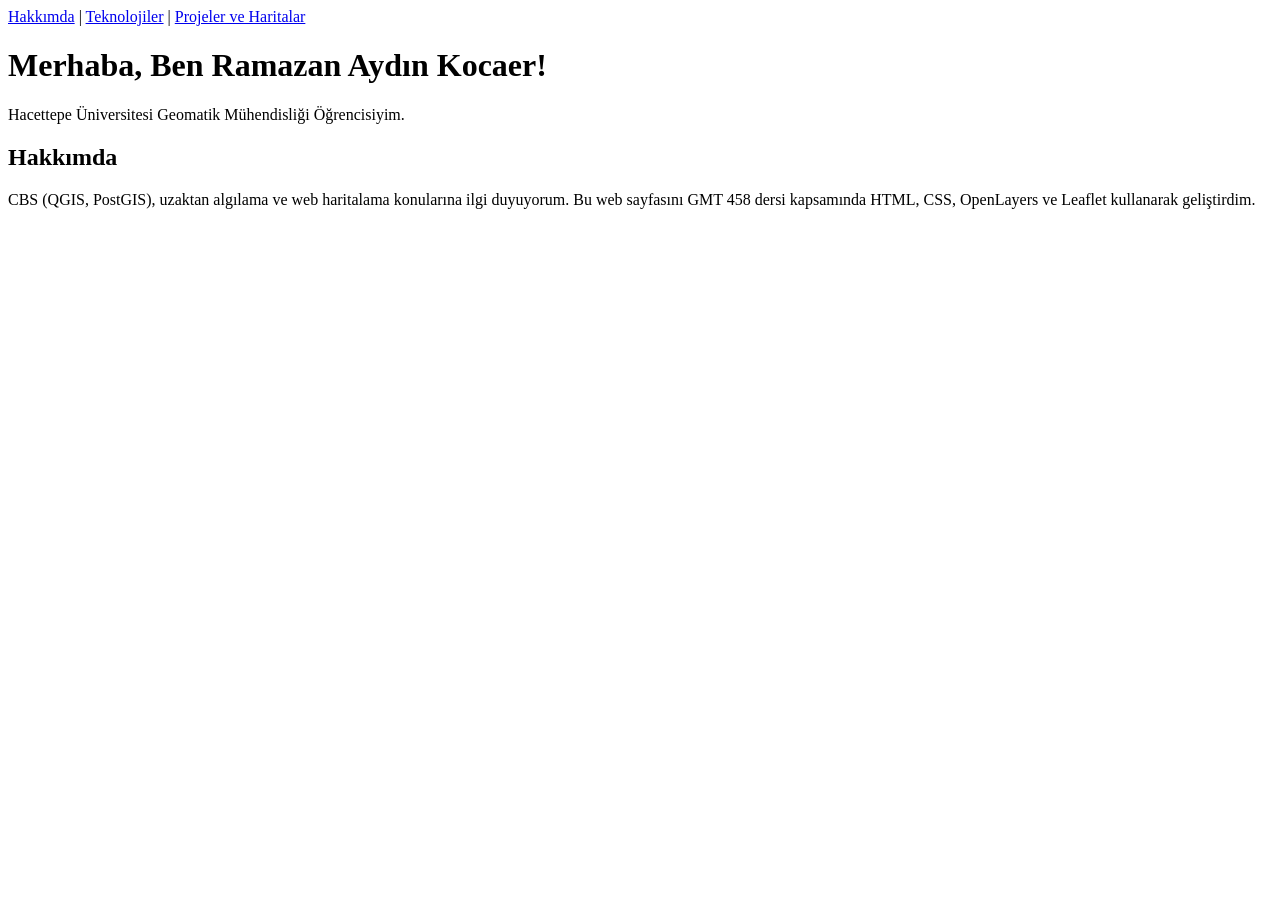
==== index.html @ 2827b8a8 "Html dosyaları oluşturdum" ====
<!DOCTYPE html>
<html lang="tr">
<head>
    <meta charset="UTF-8">
    <meta name="viewport" content="width=device-width, initial-scale=1.0">
    <title>Ramazan Aydın Kocaer - Hakkımda</title>
    <link rel="stylesheet" href="style.css">
</head>
<body>
    <nav>
        <a href="index.html">Hakkımda</a> | 
        <a href="technologies.html">Teknolojiler</a> | 
        <a href="projects.html">Projeler ve Haritalar</a>
    </nav>
    
    <header>
        <h1>Merhaba, Ben Ramazan Aydın Kocaer!</h1>
        <p>Hacettepe Üniversitesi Geomatik Mühendisliği Öğrencisiyim.</p>
    </header>
    
    <main>
        <h2>Hakkımda</h2>
        <p>CBS (QGIS, PostGIS), uzaktan algılama ve web haritalama konularına ilgi duyuyorum. Bu web sayfasını GMT 458 dersi kapsamında HTML, CSS, OpenLayers ve Leaflet kullanarak geliştirdim.</p>
    </main>
</body>
</html>
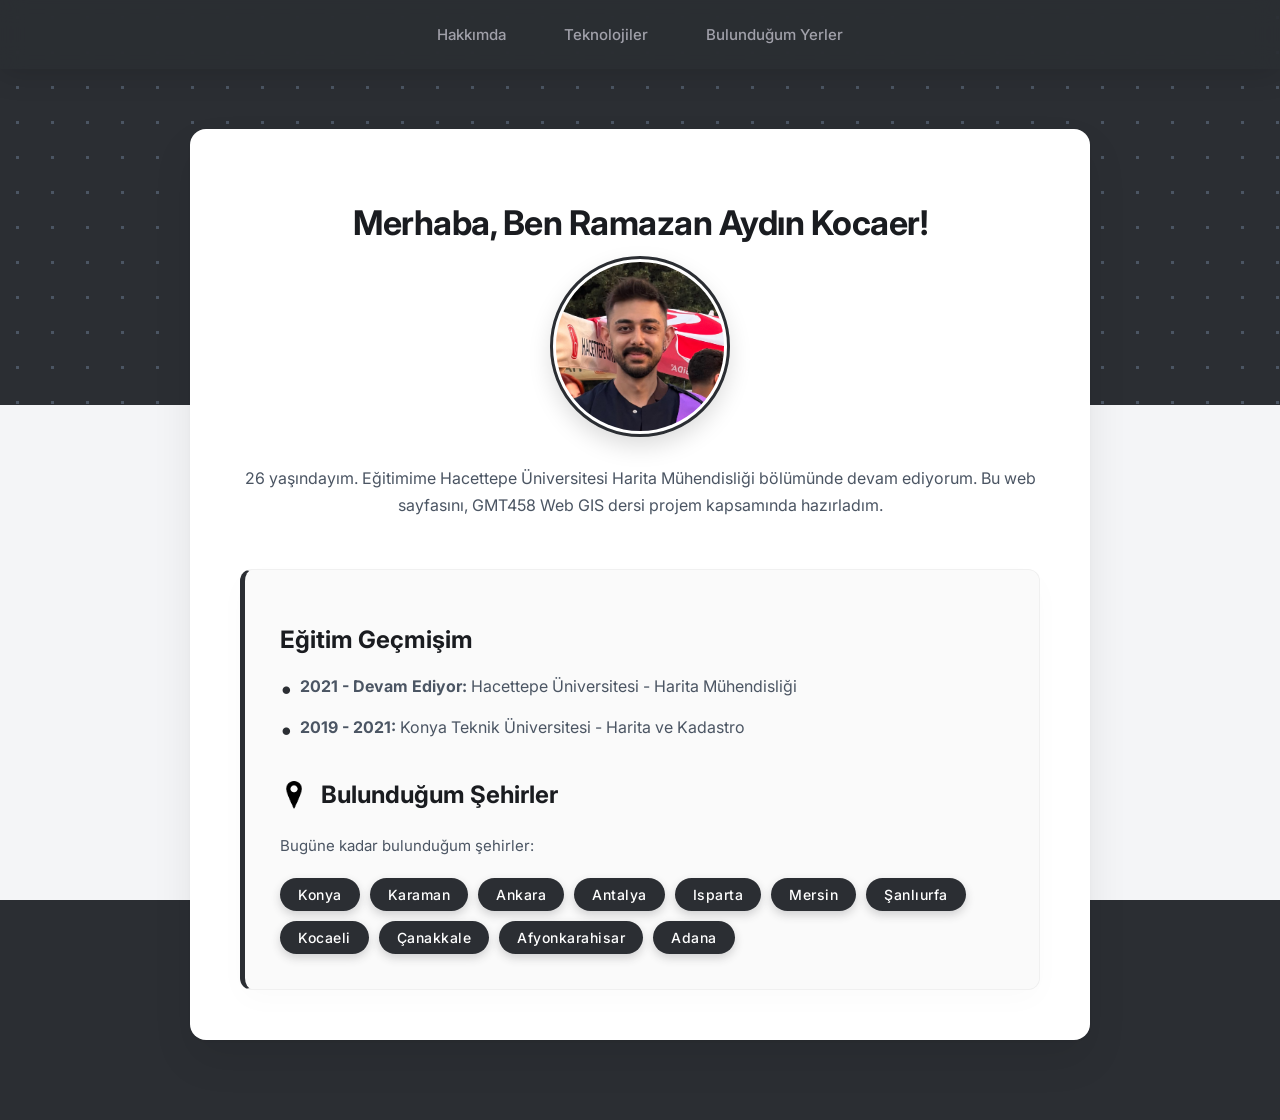
==== commit ba7b5f86: "Sayfalar düzenlendi logolar eklendi" ====
--- a/index.html
+++ b/index.html
@@ -3,24 +3,52 @@
 <head>
     <meta charset="UTF-8">
     <meta name="viewport" content="width=device-width, initial-scale=1.0">
-    <title>Ramazan Aydın Kocaer - Hakkımda</title>
+    <title>Ana Sayfa - Ramazan Aydın Kocaer</title>
     <link rel="stylesheet" href="style.css">
 </head>
 <body>
-    <nav>
-        <a href="index.html">Hakkımda</a> | 
-        <a href="technologies.html">Teknolojiler</a> | 
-        <a href="projects.html">Projeler ve Haritalar</a>
-    </nav>
-    
     <header>
-        <h1>Merhaba, Ben Ramazan Aydın Kocaer!</h1>
-        <p>Hacettepe Üniversitesi Geomatik Mühendisliği Öğrencisiyim.</p>
+        <nav>
+            <a href="index.html">Hakkımda</a>
+            <a href="technologies.html">Teknolojiler</a>
+            <a href="maps.html">Bulunduğum Yerler</a>
+        </nav>
     </header>
-    
-    <main>
-        <h2>Hakkımda</h2>
-        <p>CBS (QGIS, PostGIS), uzaktan algılama ve web haritalama konularına ilgi duyuyorum. Bu web sayfasını GMT 458 dersi kapsamında HTML, CSS, OpenLayers ve Leaflet kullanarak geliştirdim.</p>
+
+    <main class="container">
+        <h1 class="animated-title">Merhaba, Ben Ramazan Aydın Kocaer!</h1>
+        
+        <img src="images/pp.jpeg" alt="Ramazan Aydın Kocaer Profil Fotoğrafı" class="profile-pic">
+        
+        <p>26 yaşındayım. Eğitimime Hacettepe Üniversitesi Harita Mühendisliği bölümünde devam ediyorum. Bu web sayfasını, GMT458 Web GIS dersi projem kapsamında hazırladım.</p>
+        
+        <div class="info-card">
+            <h2>Eğitim Geçmişim</h2>
+            <ul class="education-list">
+                <li><strong>2021 - Devam Ediyor:</strong> Hacettepe Üniversitesi - Harita Mühendisliği</li>
+                <li><strong>2019 - 2021:</strong> Konya Teknik Üniversitesi - Harita ve Kadastro</li>
+            </ul>
+            
+            <h2>
+                <img src="images/locpin.png" alt="Konum Pini" style="width: 28px; vertical-align: middle; margin-right: 8px; padding-bottom: 4px;">
+                Bulunduğum Şehirler
+            </h2>
+            <p style="margin-bottom: 20px; font-size: 15px;">Bugüne kadar bulunduğum şehirler:</p>
+            
+            <div class="city-tags">
+                <span class="city-tag">Konya</span>
+                <span class="city-tag">Karaman</span>
+                <span class="city-tag">Ankara</span>
+                <span class="city-tag">Antalya</span>
+                <span class="city-tag">Isparta</span>
+                <span class="city-tag">Mersin</span>
+                <span class="city-tag">Şanlıurfa</span>
+                <span class="city-tag">Kocaeli</span>
+                <span class="city-tag">Çanakkale</span>
+                <span class="city-tag">Afyonkarahisar</span>
+                <span class="city-tag">Adana</span>
+            </div>
+        </div>
     </main>
 </body>
 </html>
--- a/style.css
+++ b/style.css
@@ -0,0 +1,189 @@
+@import url('https://fonts.googleapis.com/css2?family=Inter:wght@300;400;500;600;700&display=swap');
+
+body {
+    font-family: 'Inter', sans-serif;
+    margin: 0;
+    padding: 0;
+    /* Bilgisayarı hiç yormayan, saf CSS ile yapılmış statik noktalı arka plan */
+    background: 
+        linear-gradient(to bottom, transparent 0%, transparent 45vh, #f4f5f7 45vh, #f4f5f7 100%),
+        radial-gradient(#4b5563 1.5px, transparent 1.5px),
+        #2b2e33;
+    background-size: 100% 100%, 35px 35px, 100% 100%;
+    background-attachment: fixed;
+    color: #333333;
+}
+
+/* Glassmorphism (Buzlu Cam) Efektli Sabit Menü */
+header {
+    position: sticky;
+    top: 0;
+    background: rgba(43, 46, 51, 0.85);
+    backdrop-filter: blur(12px);
+    -webkit-backdrop-filter: blur(12px);
+    padding: 15px 0;
+    z-index: 1000;
+    box-shadow: 0 4px 30px rgba(0, 0, 0, 0.15);
+}
+
+nav {
+    display: flex;
+    justify-content: center;
+    gap: 10px; /* Linkler arası boşluk */
+}
+
+nav a {
+    color: #a1a1aa;
+    text-decoration: none;
+    padding: 10px 24px;
+    border-radius: 30px; /* Modern yuvarlak linkler */
+    font-weight: 500;
+    font-size: 15px;
+    transition: all 0.3s ease;
+}
+
+nav a:hover {
+    color: #ffffff;
+    background-color: rgba(255, 255, 255, 0.1); /* Üzerine gelince hafif aydınlanma */
+}
+
+/* Ana İçerik Kartı */
+.container {
+    max-width: 800px;
+    margin: 60px auto 80px auto; 
+    padding: 50px;
+    background-color: #ffffff;
+    /* Daha yumuşak ve geniş açılı bir gölge */
+    box-shadow: 0 20px 40px rgba(0,0,0,0.08), 0 1px 3px rgba(0,0,0,0.04);
+    border-radius: 16px;
+    text-align: center;
+    position: relative;
+}
+
+/* Profil Fotoğrafı Çerçevesi (Çift Çizgi ve Hover Animasyonu) */
+.profile-pic {
+    width: 13.2vw;
+    height: 13.2vw;
+    min-width: 150px;
+    min-height: 150px;
+    object-fit: cover;
+    border-radius: 50%;
+    /* Beyaz iç çerçeve ve antrasit dış sınır */
+    border: 4px solid #ffffff; 
+    outline: 3px solid #2b2e33;
+    outline-offset: -1px;
+    box-shadow: 0 10px 25px rgba(0,0,0,0.15);
+    display: block;
+    margin: 10px auto 30px auto;
+    transition: transform 0.4s cubic-bezier(0.175, 0.885, 0.32, 1.275);
+}
+
+.profile-pic:hover {
+    transform: scale(1.05); /* Fareyle üzerine gelince hafif büyür */
+}
+
+/* Başlık ve Animasyon */
+.animated-title {
+    animation: fadeInDown 1s ease-out;
+    color: #1a1c20;
+    font-size: 34px;
+    font-weight: 700;
+    letter-spacing: -0.5px;
+    margin-bottom: 15px;
+}
+
+@keyframes fadeInDown {
+    from { opacity: 0; transform: translateY(-20px); }
+    to { opacity: 1; transform: translateY(0); }
+}
+
+h1, h2, h3 { color: #1a1c20; }
+
+p {
+    line-height: 1.7;
+    color: #4b5563;
+    font-size: 16px;
+}
+
+/* Yeni Hakkımda Kartı Tasarımı */
+.info-card {
+    text-align: left;
+    margin-top: 50px;
+    padding: 35px;
+    background-color: #fafafa;
+    border-radius: 12px;
+    border: 1px solid #f0f0f0;
+    border-left: 5px solid #2b2e33;
+    box-shadow: 0 10px 30px rgba(0,0,0,0.02);
+}
+
+.education-list {
+    list-style: none;
+    padding-left: 0;
+    margin-bottom: 40px;
+}
+
+.education-list li {
+    position: relative;
+    padding-left: 20px;
+    margin-bottom: 15px;
+    line-height: 1.6;
+    color: #4b5563;
+}
+
+.education-list li::before {
+    content: "•";
+    color: #2b2e33;
+    font-size: 24px;
+    position: absolute;
+    left: 0;
+    top: -4px;
+}
+
+/* Şehir Rozetleri (Tags) Tasarımı */
+.city-tags {
+    display: flex;
+    flex-wrap: wrap;
+    gap: 10px; /* Rozetler arası boşluk */
+    margin-top: 15px;
+}
+
+.city-tag {
+    background-color: #2b2e33;
+    color: #ffffff;
+    padding: 8px 18px;
+    border-radius: 20px;
+    font-size: 14px;
+    font-weight: 500;
+    letter-spacing: 0.5px;
+    box-shadow: 0 4px 10px rgba(43, 46, 51, 0.2);
+    transition: transform 0.2s ease, background-color 0.2s ease;
+    cursor: default;
+}
+
+.city-tag:hover {
+    transform: translateY(-3px);
+    background-color: #3f444c;
+}
+
+/* Tablo Tasarımı */
+.tech-table {
+    width: 100%;
+    border-collapse: separate;
+    border-spacing: 0;
+    margin-top: 30px;
+    text-align: left;
+    border-radius: 8px;
+    overflow: hidden;
+    border: 1px solid #e5e7eb;
+}
+
+.tech-table th, .tech-table td {
+    padding: 18px;
+    border-bottom: 1px solid #e5e7eb;
+}
+
+.tech-table th {
+    background-color: #2b2e33;
+    color: #ffffff;
+    font-weight: 600;
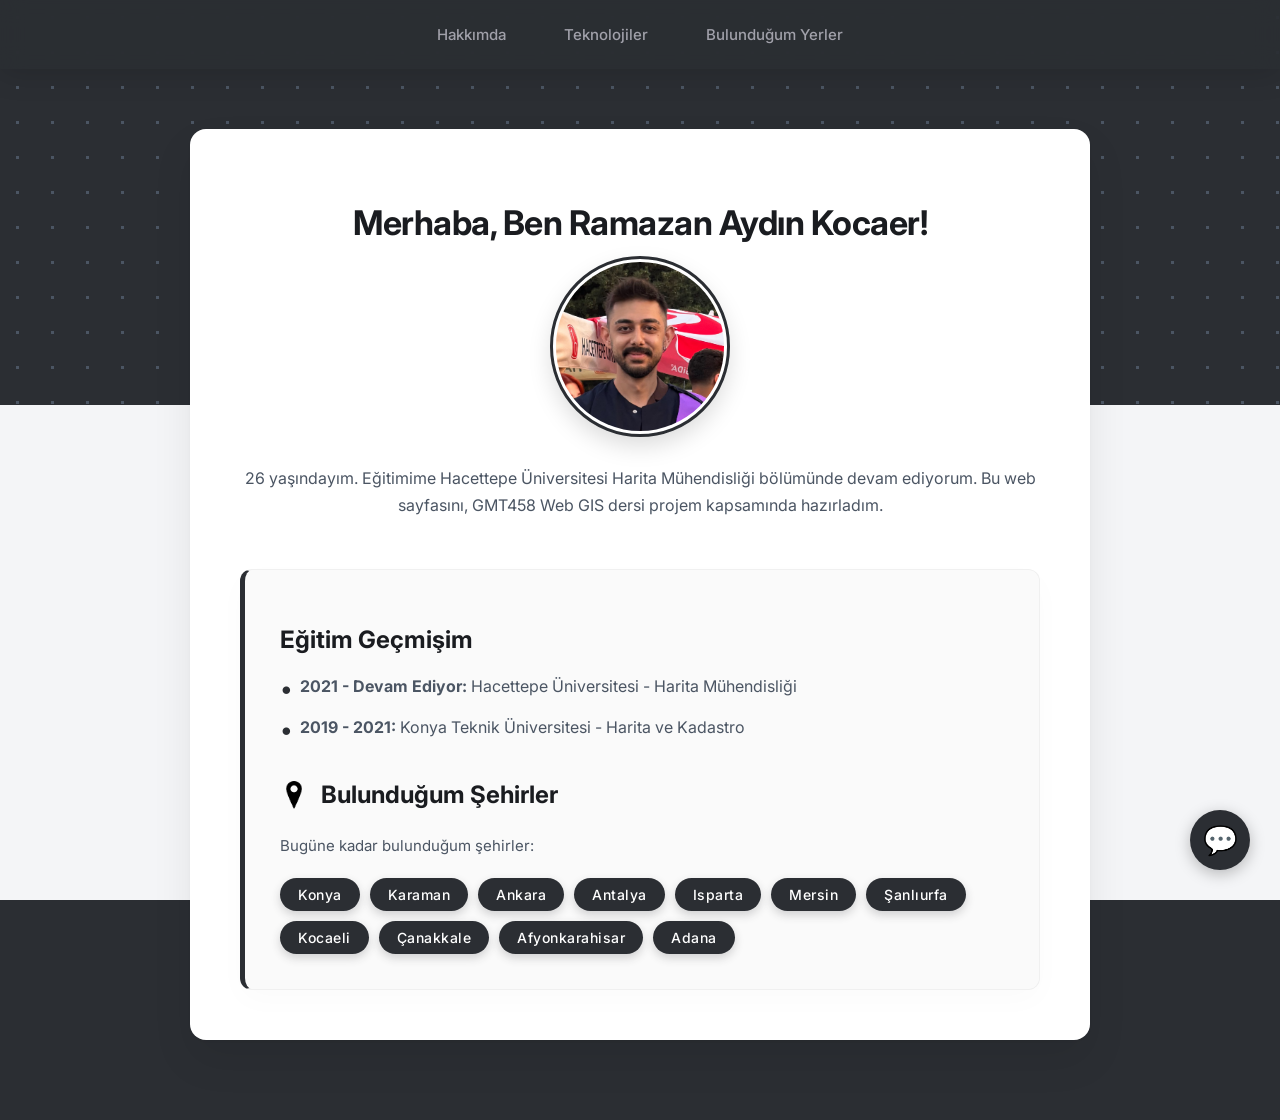
==== commit e9b1a16b: "Bana Ulaşın Pop-up eklendi ve maile bağlandı" ====
--- a/index.html
+++ b/index.html
@@ -50,5 +50,54 @@
             </div>
         </div>
     </main>
+
+    <div class="contact-widget">
+        <div class="contact-popup" id="contactPopup">
+            <h3>Bana Ulaşın <button class="close-btn" onclick="toggleContact()">×</button></h3>
+            
+
+            <form id="contactForm">
+                <input type="text" name="isim" placeholder="İsim Soyisim" required>
+                <input type="email" name="email" placeholder="E-posta Adresi" required>
+                <textarea name="mesaj" placeholder="Mesajınızı buraya yazın..." required></textarea>
+                <button type="submit">Gönder</button>
+            </form>
+
+        </div>
+
+        <button class="contact-btn" onclick="toggleContact()">💬</button>
+    </div>
+
+
+    <script>
+        function toggleContact() {
+            const popup = document.getElementById('contactPopup');
+            popup.classList.toggle('show');
+        }
+
+
+        document.getElementById('contactForm').addEventListener('submit', function(e) {
+            e.preventDefault(); 
+            
+            const form = e.target;
+            const data = new FormData(form);
+
+            fetch('https://formspree.io/f/xkjobydz', { 
+                method: 'POST',
+                body: data,
+                headers: { 'Accept': 'application/json' }
+            }).then(response => {
+                if (response.ok) {
+                    alert('Mesajınız başarıyla iletildi!');
+                    form.reset(); 
+                    toggleContact(); 
+                } else {
+                    alert('Mesaj gönderilirken bir hata oluştu.');
+                }
+            }).catch(error => {
+                alert('Bir bağlantı hatası oluştu.');
+            });
+        });
+    </script>
 </body>
 </html>
--- a/style.css
+++ b/style.css
@@ -4,7 +4,6 @@
     font-family: 'Inter', sans-serif;
     margin: 0;
     padding: 0;
-    /* Bilgisayarı hiç yormayan, saf CSS ile yapılmış statik noktalı arka plan */
     background: 
         linear-gradient(to bottom, transparent 0%, transparent 45vh, #f4f5f7 45vh, #f4f5f7 100%),
         radial-gradient(#4b5563 1.5px, transparent 1.5px),
@@ -14,7 +13,6 @@
     color: #333333;
 }
 
-/* Glassmorphism (Buzlu Cam) Efektli Sabit Menü */
 header {
     position: sticky;
     top: 0;
@@ -29,14 +27,14 @@
 nav {
     display: flex;
     justify-content: center;
-    gap: 10px; /* Linkler arası boşluk */
+    gap: 10px;
 }
 
 nav a {
     color: #a1a1aa;
     text-decoration: none;
     padding: 10px 24px;
-    border-radius: 30px; /* Modern yuvarlak linkler */
+    border-radius: 30px;
     font-weight: 500;
     font-size: 15px;
     transition: all 0.3s ease;
@@ -44,23 +42,20 @@
 
 nav a:hover {
     color: #ffffff;
-    background-color: rgba(255, 255, 255, 0.1); /* Üzerine gelince hafif aydınlanma */
-}
-
-/* Ana İçerik Kartı */
+    background-color: rgba(255, 255, 255, 0.1);
+}
+
 .container {
     max-width: 800px;
     margin: 60px auto 80px auto; 
     padding: 50px;
     background-color: #ffffff;
-    /* Daha yumuşak ve geniş açılı bir gölge */
     box-shadow: 0 20px 40px rgba(0,0,0,0.08), 0 1px 3px rgba(0,0,0,0.04);
     border-radius: 16px;
     text-align: center;
     position: relative;
 }
 
-/* Profil Fotoğrafı Çerçevesi (Çift Çizgi ve Hover Animasyonu) */
 .profile-pic {
     width: 13.2vw;
     height: 13.2vw;
@@ -68,7 +63,6 @@
     min-height: 150px;
     object-fit: cover;
     border-radius: 50%;
-    /* Beyaz iç çerçeve ve antrasit dış sınır */
     border: 4px solid #ffffff; 
     outline: 3px solid #2b2e33;
     outline-offset: -1px;
@@ -79,10 +73,9 @@
 }
 
 .profile-pic:hover {
-    transform: scale(1.05); /* Fareyle üzerine gelince hafif büyür */
-}
-
-/* Başlık ve Animasyon */
+    transform: scale(1.05);
+}
+
 .animated-title {
     animation: fadeInDown 1s ease-out;
     color: #1a1c20;
@@ -105,7 +98,6 @@
     font-size: 16px;
 }
 
-/* Yeni Hakkımda Kartı Tasarımı */
 .info-card {
     text-align: left;
     margin-top: 50px;
@@ -140,11 +132,10 @@
     top: -4px;
 }
 
-/* Şehir Rozetleri (Tags) Tasarımı */
 .city-tags {
     display: flex;
     flex-wrap: wrap;
-    gap: 10px; /* Rozetler arası boşluk */
+    gap: 10px;
     margin-top: 15px;
 }
 
@@ -166,7 +157,6 @@
     background-color: #3f444c;
 }
 
-/* Tablo Tasarımı */
 .tech-table {
     width: 100%;
     border-collapse: separate;
@@ -186,4 +176,132 @@
 .tech-table th {
     background-color: #2b2e33;
     color: #ffffff;
-    font-weight: 600;+    font-weight: 600;
+    text-transform: uppercase;
+    font-size: 13px;
+    letter-spacing: 1px;
+}
+
+.tech-table tr:last-child td { border-bottom: none; }
+.tech-table tr:hover { background-color: #f9fafb; transition: background-color 0.2s ease; }
+.tech-table img { vertical-align: middle; }
+
+/* --- BİZE ULAŞIN WIDGET TASARIMI --- */
+.contact-widget {
+    position: fixed;
+    bottom: 30px;
+    right: 30px;
+    z-index: 9999;
+}
+
+.contact-btn {
+    width: 60px;
+    height: 60px;
+    border-radius: 50%;
+    background-color: #2b2e33;
+    color: white;
+    border: none;
+    font-size: 28px;
+    cursor: pointer;
+    box-shadow: 0 4px 15px rgba(0,0,0,0.25);
+    display: flex;
+    align-items: center;
+    justify-content: center;
+    transition: transform 0.3s ease, background-color 0.3s ease;
+}
+
+.contact-btn:hover {
+    background-color: #4CAF50;
+    transform: scale(1.1);
+}
+
+.contact-popup {
+    display: none; 
+    position: absolute;
+    bottom: 80px; 
+    right: 0;
+    width: 320px;
+    background-color: #ffffff;
+    border-radius: 12px;
+    box-shadow: 0 15px 35px rgba(0,0,0,0.2);
+    padding: 25px;
+    border: 1px solid #e5e7eb;
+    border-top: 5px solid #2b2e33;
+    flex-direction: column;
+}
+
+.contact-popup.show {
+    display: flex;
+    animation: slideUpFadePopup 0.3s ease-out;
+}
+
+@keyframes slideUpFadePopup {
+    from { opacity: 0; transform: translateY(20px); }
+    to { opacity: 1; transform: translateY(0); }
+}
+
+.contact-popup h3 {
+    margin: 0 0 15px 0;
+    font-size: 18px;
+    color: #1a1c20;
+    display: flex;
+    justify-content: space-between;
+    align-items: center;
+}
+
+.close-btn {
+    background: none;
+    border: none;
+    font-size: 28px;
+    cursor: pointer;
+    color: #9ca3af;
+    line-height: 1;
+    padding: 0;
+}
+
+.close-btn:hover {
+    color: #ef4444;
+}
+
+.contact-popup input, 
+.contact-popup textarea {
+    width: 100%;
+    padding: 12px;
+    margin-bottom: 15px;
+    border: 1px solid #d1d5db;
+    border-radius: 8px;
+    box-sizing: border-box;
+    font-family: inherit;
+    font-size: 14px;
+    background-color: #f9fafb;
+    transition: border-color 0.3s;
+}
+
+.contact-popup input:focus, 
+.contact-popup textarea:focus {
+    outline: none;
+    border-color: #2b2e33;
+    background-color: #ffffff;
+}
+
+.contact-popup textarea {
+    resize: vertical;
+    min-height: 100px;
+}
+
+.contact-popup button[type="submit"] {
+    width: 100%;
+    background-color: #2b2e33;
+    color: white;
+    border: none;
+    padding: 14px;
+    border-radius: 8px;
+    font-weight: 600;
+    font-size: 15px;
+    cursor: pointer;
+    transition: background-color 0.3s;
+}
+
+.contact-popup button[type="submit"]:hover {
+    background-color: #4CAF50;
+}
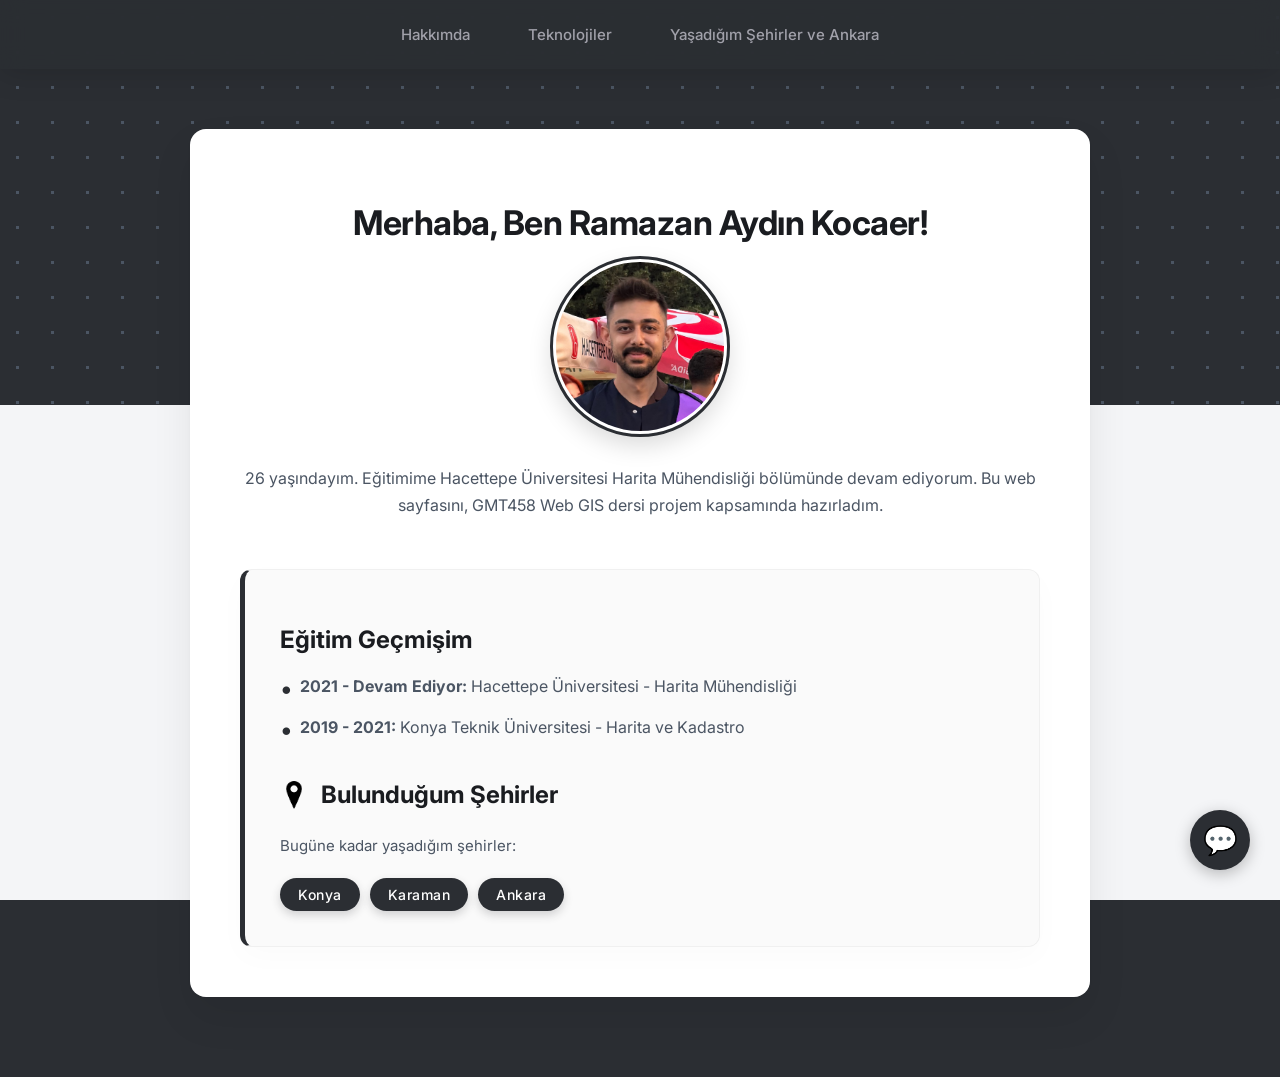
==== commit 5838e925: "Harita Güncellendi" ====
--- a/index.html
+++ b/index.html
@@ -11,7 +11,7 @@
         <nav>
             <a href="index.html">Hakkımda</a>
             <a href="technologies.html">Teknolojiler</a>
-            <a href="maps.html">Bulunduğum Yerler</a>
+            <a href="maps.html">Yaşadığım Şehirler ve Ankara</a>
         </nav>
     </header>
 
@@ -33,21 +33,13 @@
                 <img src="images/locpin.png" alt="Konum Pini" style="width: 28px; vertical-align: middle; margin-right: 8px; padding-bottom: 4px;">
                 Bulunduğum Şehirler
             </h2>
-            <p style="margin-bottom: 20px; font-size: 15px;">Bugüne kadar bulunduğum şehirler:</p>
+            <p style="margin-bottom: 20px; font-size: 15px;">Bugüne kadar yaşadığım şehirler:</p>
             
             <div class="city-tags">
                 <span class="city-tag">Konya</span>
                 <span class="city-tag">Karaman</span>
                 <span class="city-tag">Ankara</span>
-                <span class="city-tag">Antalya</span>
-                <span class="city-tag">Isparta</span>
-                <span class="city-tag">Mersin</span>
-                <span class="city-tag">Şanlıurfa</span>
-                <span class="city-tag">Kocaeli</span>
-                <span class="city-tag">Çanakkale</span>
-                <span class="city-tag">Afyonkarahisar</span>
-                <span class="city-tag">Adana</span>
-            </div>
+
         </div>
     </main>
 
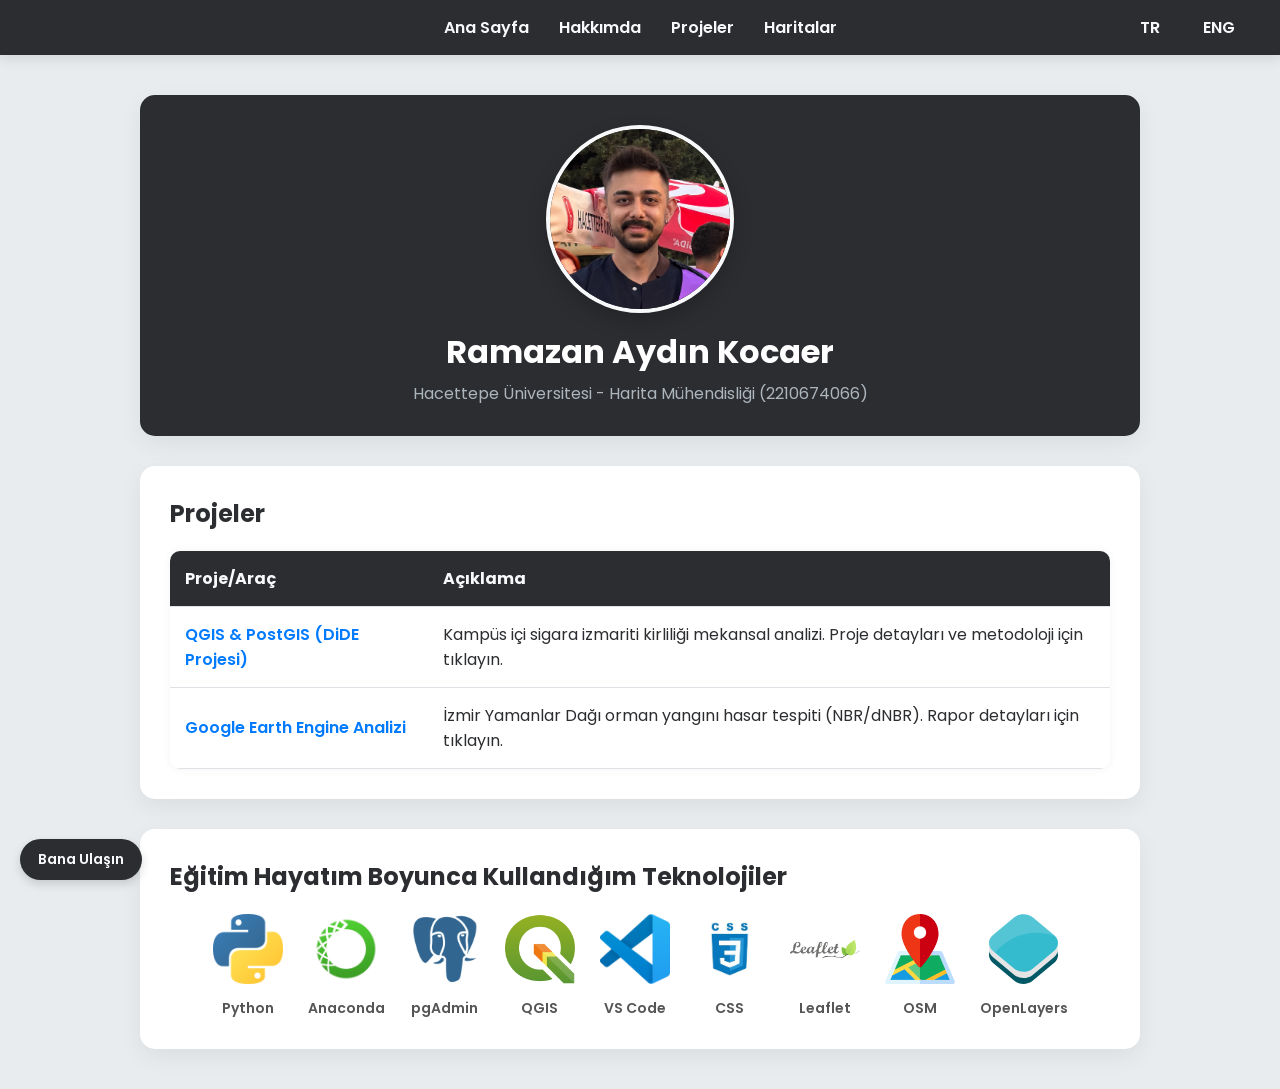
==== commit 212602ab: "Hatalar Giderildi" ====
--- a/index.html
+++ b/index.html
@@ -2,94 +2,213 @@
 <html lang="tr">
 <head>
     <meta charset="UTF-8">
-    <meta name="viewport" content="width=device-width, initial-scale=1.0">
     <title>Ana Sayfa - Ramazan Aydın Kocaer</title>
     <link rel="stylesheet" href="style.css">
+    <style>
+        .tech-container {
+            display: flex;
+            flex-wrap: wrap;
+            gap: 25px;
+            justify-content: center;
+            align-items: center;
+            margin-top: 20px;
+        }
+        .tech-item {
+            text-align: center;
+            font-size: 14px;
+            font-weight: 600;
+            color: #555;
+            transition: transform 0.3s;
+        }
+        .tech-item:hover {
+            transform: scale(1.1);
+        }
+        .tech-item img {
+            width: 70px;
+            height: 70px;
+            object-fit: contain;
+            margin-bottom: 8px;
+        }
+        .clickable-row {
+            cursor: pointer;
+            transition: background-color 0.2s ease-in-out;
+        }
+        .clickable-row:hover {
+            background-color: #e9ecef;
+        }
+        .clickable-row td:first-child {
+            color: #007bff;
+            font-weight: 600;
+            transition: color 0.2s;
+        }
+        .clickable-row:hover td:first-child {
+            color: #0056b3;
+        }
+        .lang a {
+            cursor: pointer;
+        }
+        /* Dilde yumuşak geçiş için eklendi */
+        .lang-transition {
+            transition: opacity 0.3s ease-in-out;
+            opacity: 1;
+        }
+    </style>
 </head>
 <body>
-    <header>
-        <nav>
-            <a href="index.html">Hakkımda</a>
-            <a href="technologies.html">Teknolojiler</a>
-            <a href="maps.html">Yaşadığım Şehirler ve Ankara</a>
-        </nav>
-    </header>
-
-    <main class="container">
-        <h1 class="animated-title">Merhaba, Ben Ramazan Aydın Kocaer!</h1>
-        
-        <img src="images/pp.jpeg" alt="Ramazan Aydın Kocaer Profil Fotoğrafı" class="profile-pic">
-        
-        <p>26 yaşındayım. Eğitimime Hacettepe Üniversitesi Harita Mühendisliği bölümünde devam ediyorum. Bu web sayfasını, GMT458 Web GIS dersi projem kapsamında hazırladım.</p>
-        
-        <div class="info-card">
-            <h2>Eğitim Geçmişim</h2>
-            <ul class="education-list">
-                <li><strong>2021 - Devam Ediyor:</strong> Hacettepe Üniversitesi - Harita Mühendisliği</li>
-                <li><strong>2019 - 2021:</strong> Konya Teknik Üniversitesi - Harita ve Kadastro</li>
-            </ul>
+    <nav>
+        <div class="lang">
+            <a onclick="changeLanguage('tr')">TR</a> | <a onclick="changeLanguage('en')">ENG</a>
+        </div>
+        <a href="index.html" class="lang-transition" data-i18n="nav-home">Ana Sayfa</a>
+        <a href="me.html" class="lang-transition" data-i18n="nav-about">Hakkımda</a>
+        <a href="projects.html" class="lang-transition" data-i18n="nav-projects">Projeler</a>
+        <a href="maps.html" class="lang-transition" data-i18n="nav-maps">Haritalar</a>
+    </nav>
+    
+    <div class="container fade-in">
+        <header class="card header-card">
+            <img src="img/pp.jpeg" alt="Ramazan Aydın Kocaer" class="profile-img">
+            <div>
+                <h1>Ramazan Aydın Kocaer</h1>
+                <p class="lang-transition" data-i18n="header-desc">Hacettepe Üniversitesi - Harita Mühendisliği (2210674066)</p>
+            </div>
+        </header>
+
+        <section class="card">
+            <h2 class="lang-transition" data-i18n="sec-proj-title">Projeler</h2>
+            <table>
+                <tr>
+                    <th class="lang-transition" data-i18n="th-proj">Proje/Araç</th>
+                    <th class="lang-transition" data-i18n="th-desc">Açıklama</th>
+                </tr>
+                <tr class="clickable-row" onclick="window.location.href='projects.html#dide';">
+                    <td class="lang-transition" data-i18n="proj1-title">QGIS & PostGIS (DiDE Projesi)</td>
+                    <td class="lang-transition" data-i18n="proj1-desc">Kampüs içi sigara izmariti kirliliği mekansal analizi. Proje detayları ve metodoloji için tıklayın.</td>
+                </tr>
+                <tr class="clickable-row" onclick="window.location.href='projects.html#gee';">
+                    <td class="lang-transition" data-i18n="proj2-title">Google Earth Engine Analizi</td>
+                    <td class="lang-transition" data-i18n="proj2-desc">İzmir Yamanlar Dağı orman yangını hasar tespiti (NBR/dNBR). Rapor detayları için tıklayın.</td>
+                </tr>
+            </table>
+        </section>
+
+        <section class="card">
+            <h2 class="lang-transition" data-i18n="sec-tech-title">Eğitim Hayatım Boyunca Kullandığım Teknolojiler</h2>
+            <div class="tech-container">
+                <div class="tech-item"><img src="img/python.webp" alt="Python"><div>Python</div></div>
+                <div class="tech-item"><img src="img/anaconda.jpg" alt="Anaconda"><div>Anaconda</div></div>
+                <div class="tech-item"><img src="img/pgadmin.png" alt="pgAdmin"><div>pgAdmin</div></div>
+                <div class="tech-item"><img src="img/qgis.webp" alt="QGIS"><div>QGIS</div></div>
+                <div class="tech-item"><img src="img/vscode.webp" alt="VS Code"><div>VS Code</div></div>
+                <div class="tech-item"><img src="img/css.jpg" alt="CSS"><div>CSS</div></div>
+                <div class="tech-item"><img src="img/leaflet.webp" alt="Leaflet"><div>Leaflet</div></div>
+                <div class="tech-item"><img src="img/osm.png" alt="OSM"><div>OSM</div></div>
+                <div class="tech-item"><img src="img/openlayers.svg" alt="OpenLayers"><div>OpenLayers</div></div>
+            </div>
+        </section>
+    </div>
+
+    <!-- Yüzen İletişim Butonu ve Popup -->
+    <button id="contactBtn" class="floating-btn lang-transition" data-i18n="btn-contact">Bana Ulaşın</button>
+    <div id="contactPopup" class="contact-popup-container">
+        <div class="contact-popup-header">
+            <h3 class="lang-transition" data-i18n="pop-title">Bana Ulaşın</h3>
+            <button id="closeContactBtn">&times;</button>
+        </div>
+        <form action="https://formspree.io/f/BURAYA_LINKINI_YAPISTIR" method="POST">
+            <input type="text" id="formName" name="name" class="lang-transition" placeholder="Adınız" required>
+            <input type="email" id="formEmail" name="email" class="lang-transition" placeholder="E-posta Adresiniz" required>
+            <textarea id="formMessage" name="message" class="lang-transition" rows="4" placeholder="Mesajınız" required></textarea>
+            <button type="submit" class="lang-transition" data-i18n="pop-send">Gönder</button>
+        </form>
+    </div>
+
+    <script>
+        // İletişim Formu Aç/Kapat Mantığı
+        document.getElementById('contactBtn').onclick = function() {
+            var popup = document.getElementById('contactPopup');
+            popup.style.display = (popup.style.display === 'flex') ? 'none' : 'flex';
+        }
+        document.getElementById('closeContactBtn').onclick = function() {
+            document.getElementById('contactPopup').style.display = 'none';
+        }
+
+        // Dil Çeviri Sözlüğü
+        const translations = {
+            "tr": {
+                "nav-home": "Ana Sayfa",
+                "nav-about": "Hakkımda",
+                "nav-projects": "Projeler",
+                "nav-maps": "Haritalar",
+                "header-desc": "Hacettepe Üniversitesi - Harita Mühendisliği (2210674066)",
+                "sec-proj-title": "Projeler",
+                "th-proj": "Proje/Araç",
+                "th-desc": "Açıklama",
+                "proj1-title": "QGIS & PostGIS (DiDE Projesi)",
+                "proj1-desc": "Kampüs içi sigara izmariti kirliliği mekansal analizi. Proje detayları ve metodoloji için tıklayın.",
+                "proj2-title": "Google Earth Engine Analizi",
+                "proj2-desc": "İzmir Yamanlar Dağı orman yangını hasar tespiti (NBR/dNBR). Rapor detayları için tıklayın.",
+                "sec-tech-title": "Eğitim Hayatım Boyunca Kullandığım Teknolojiler",
+                "btn-contact": "Bana Ulaşın",
+                "pop-title": "Bana Ulaşın",
+                "pop-send": "Gönder",
+                "ph-name": "Adınız",
+                "ph-email": "E-posta Adresiniz",
+                "ph-message": "Mesajınız"
+            },
+            "en": {
+                "nav-home": "Home",
+                "nav-about": "About Me",
+                "nav-projects": "Projects",
+                "nav-maps": "Maps",
+                "header-desc": "Hacettepe University - Geomatics Engineering (2210674066)",
+                "sec-proj-title": "Projects",
+                "th-proj": "Project/Tool",
+                "th-desc": "Description",
+                "proj1-title": "QGIS & PostGIS (DiDE Project)",
+                "proj1-desc": "Spatial analysis of cigarette butt pollution on campus. Click for project details and methodology.",
+                "proj2-title": "Google Earth Engine Analysis",
+                "proj2-desc": "Izmir Yamanlar Mountain forest fire damage assessment (NBR/dNBR). Click for report details.",
+                "sec-tech-title": "Technologies I Have Used Throughout My Education",
+                "btn-contact": "Contact Me",
+                "pop-title": "Contact Me",
+                "pop-send": "Send",
+                "ph-name": "Your Name",
+                "ph-email": "Your Email",
+                "ph-message": "Your Message"
+            }
+        };
+
+        // Animasyonlu Dili Değiştiren Fonksiyon
+        function changeLanguage(lang) {
+            const elements = document.querySelectorAll('.lang-transition');
             
-            <h2>
-                <img src="images/locpin.png" alt="Konum Pini" style="width: 28px; vertical-align: middle; margin-right: 8px; padding-bottom: 4px;">
-                Bulunduğum Şehirler
-            </h2>
-            <p style="margin-bottom: 20px; font-size: 15px;">Bugüne kadar yaşadığım şehirler:</p>
-            
-            <div class="city-tags">
-                <span class="city-tag">Konya</span>
-                <span class="city-tag">Karaman</span>
-                <span class="city-tag">Ankara</span>
-
-        </div>
-    </main>
-
-    <div class="contact-widget">
-        <div class="contact-popup" id="contactPopup">
-            <h3>Bana Ulaşın <button class="close-btn" onclick="toggleContact()">×</button></h3>
-            
-
-            <form id="contactForm">
-                <input type="text" name="isim" placeholder="İsim Soyisim" required>
-                <input type="email" name="email" placeholder="E-posta Adresi" required>
-                <textarea name="mesaj" placeholder="Mesajınızı buraya yazın..." required></textarea>
-                <button type="submit">Gönder</button>
-            </form>
-
-        </div>
-
-        <button class="contact-btn" onclick="toggleContact()">💬</button>
-    </div>
-
-
-    <script>
-        function toggleContact() {
-            const popup = document.getElementById('contactPopup');
-            popup.classList.toggle('show');
-        }
-
-
-        document.getElementById('contactForm').addEventListener('submit', function(e) {
-            e.preventDefault(); 
-            
-            const form = e.target;
-            const data = new FormData(form);
-
-            fetch('https://formspree.io/f/xkjobydz', { 
-                method: 'POST',
-                body: data,
-                headers: { 'Accept': 'application/json' }
-            }).then(response => {
-                if (response.ok) {
-                    alert('Mesajınız başarıyla iletildi!');
-                    form.reset(); 
-                    toggleContact(); 
-                } else {
-                    alert('Mesaj gönderilirken bir hata oluştu.');
-                }
-            }).catch(error => {
-                alert('Bir bağlantı hatası oluştu.');
+            // Tüm yazıları transparan yap
+            elements.forEach(function(el) {
+                el.style.opacity = 0;
             });
-        });
+
+            // Animasyon süresi (300ms) kadar bekleyip yazıları değiştir ve geri göster
+            setTimeout(function() {
+                // Metinleri Değiştir
+                document.querySelectorAll('[data-i18n]').forEach(function(element) {
+                    const key = element.getAttribute('data-i18n');
+                    if (translations[lang][key]) {
+                        element.innerText = translations[lang][key];
+                    }
+                });
+                
+                // Form Alanlarını (Placeholder) Değiştir
+                document.getElementById('formName').placeholder = translations[lang]['ph-name'];
+                document.getElementById('formEmail').placeholder = translations[lang]['ph-email'];
+                document.getElementById('formMessage').placeholder = translations[lang]['ph-message'];
+
+                // Yeni yazılarla birlikte opaklığı tekrar 1 yap (Geri getir)
+                elements.forEach(function(el) {
+                    el.style.opacity = 1;
+                });
+            }, 300);
+        }
     </script>
 </body>
 </html>
--- a/style.css
+++ b/style.css
@@ -1,307 +1,426 @@
-@import url('https://fonts.googleapis.com/css2?family=Inter:wght@300;400;500;600;700&display=swap');
-
+@import url('https://fonts.googleapis.com/css2?family=Poppins:wght@300;400;600&display=swap');
+
+/* ================= GENEL AYARLAR ================= */
 body {
-    font-family: 'Inter', sans-serif;
+    font-family: 'Poppins', sans-serif;
     margin: 0;
     padding: 0;
-    background: 
-        linear-gradient(to bottom, transparent 0%, transparent 45vh, #f4f5f7 45vh, #f4f5f7 100%),
-        radial-gradient(#4b5563 1.5px, transparent 1.5px),
-        #2b2e33;
-    background-size: 100% 100%, 35px 35px, 100% 100%;
-    background-attachment: fixed;
-    color: #333333;
-}
-
-header {
+    background-color: #e9ecef;
+    color: #2b2d30;
+}
+
+h1, h2, h3 { 
+    color: #2b2d30; 
+    margin-top: 0; 
+}
+
+/* ================= NAVİGASYON (MENÜ) ================= */
+nav {
+    background-color: #2b2d30;
+    padding: 15px 30px;
+    box-shadow: 0 4px 12px rgba(0,0,0,0.1);
+    display: flex;
+    justify-content: center;
+    align-items: center;
     position: sticky;
     top: 0;
-    background: rgba(43, 46, 51, 0.85);
-    backdrop-filter: blur(12px);
-    -webkit-backdrop-filter: blur(12px);
-    padding: 15px 0;
     z-index: 1000;
-    box-shadow: 0 4px 30px rgba(0, 0, 0, 0.15);
-}
-
-nav {
+}
+nav div.lang { 
+    position: absolute; 
+    right: 30px; 
+}
+nav a { 
+    text-decoration: none; 
+    color: #f8f9fa; 
+    margin: 0 15px; 
+    font-weight: 600; 
+    transition: color 0.3s; 
+}
+nav a:hover { 
+    color: #adb5bd; 
+}
+.lang a { 
+    cursor: pointer; 
+}
+
+/* ================= KARTLAR VE DÜZEN ================= */
+.container {
+    max-width: 1000px;
+    margin: 40px auto;
+    padding: 0 20px;
+    transition: transform 0.4s cubic-bezier(0.25, 0.8, 0.25, 1);
+}
+body.panel-open .container {
+    transform: translateX(-325px); /* Yan panel açıldığında haritaları sola kaydırır */
+}
+
+.card {
+    background: #ffffff;
+    border-radius: 15px;
+    padding: 30px;
+    box-shadow: 0 8px 25px rgba(0,0,0,0.06);
+    margin-bottom: 30px;
+}
+.header-card {
+    background: #2b2d30;
+    color: #f8f9fa;
     display: flex;
-    justify-content: center;
-    gap: 10px;
-}
-
-nav a {
-    color: #a1a1aa;
-    text-decoration: none;
-    padding: 10px 24px;
-    border-radius: 30px;
-    font-weight: 500;
-    font-size: 15px;
-    transition: all 0.3s ease;
-}
-
-nav a:hover {
-    color: #ffffff;
-    background-color: rgba(255, 255, 255, 0.1);
-}
-
-.container {
-    max-width: 800px;
-    margin: 60px auto 80px auto; 
-    padding: 50px;
-    background-color: #ffffff;
-    box-shadow: 0 20px 40px rgba(0,0,0,0.08), 0 1px 3px rgba(0,0,0,0.04);
-    border-radius: 16px;
+    flex-direction: column;
+    align-items: center;
     text-align: center;
-    position: relative;
-}
-
-.profile-pic {
-    width: 13.2vw;
-    height: 13.2vw;
-    min-width: 150px;
-    min-height: 150px;
+    gap: 15px;
+}
+.header-card h1, .header-card h2, .header-card h3 { 
+    color: #ffffff; 
+    margin-bottom: 5px; 
+}
+.header-card p { 
+    color: #adb5bd; 
+    margin: 0; 
+}
+
+/* ================= PROFİL (HAKKIMDA) ================= */
+.profile-wrapper { 
+    display: flex; 
+    align-items: center; 
+    gap: 30px; 
+}
+.profile-img {
+    width: 180px;
+    height: 180px;
     object-fit: cover;
     border-radius: 50%;
-    border: 4px solid #ffffff; 
-    outline: 3px solid #2b2e33;
-    outline-offset: -1px;
-    box-shadow: 0 10px 25px rgba(0,0,0,0.15);
-    display: block;
-    margin: 10px auto 30px auto;
-    transition: transform 0.4s cubic-bezier(0.175, 0.885, 0.32, 1.275);
-}
-
-.profile-pic:hover {
-    transform: scale(1.05);
-}
-
-.animated-title {
-    animation: fadeInDown 1s ease-out;
-    color: #1a1c20;
-    font-size: 34px;
-    font-weight: 700;
-    letter-spacing: -0.5px;
+    box-shadow: 0 8px 20px rgba(0,0,0,0.2);
+    border: 4px solid #f8f9fa;
+}
+
+/* ================= EĞİTİM HAYATIM ================= */
+.education-list {
+    list-style-type: none;
+    padding: 0;
+    margin: 0;
+}
+.education-list li {
+    background: #f8f9fa;
     margin-bottom: 15px;
-}
-
-@keyframes fadeInDown {
-    from { opacity: 0; transform: translateY(-20px); }
-    to { opacity: 1; transform: translateY(0); }
-}
-
-h1, h2, h3 { color: #1a1c20; }
-
-p {
-    line-height: 1.7;
-    color: #4b5563;
-    font-size: 16px;
-}
-
-.info-card {
-    text-align: left;
-    margin-top: 50px;
-    padding: 35px;
-    background-color: #fafafa;
-    border-radius: 12px;
-    border: 1px solid #f0f0f0;
-    border-left: 5px solid #2b2e33;
-    box-shadow: 0 10px 30px rgba(0,0,0,0.02);
-}
-
-.education-list {
-    list-style: none;
-    padding-left: 0;
-    margin-bottom: 40px;
-}
-
-.education-list li {
-    position: relative;
-    padding-left: 20px;
-    margin-bottom: 15px;
-    line-height: 1.6;
-    color: #4b5563;
-}
-
-.education-list li::before {
-    content: "•";
-    color: #2b2e33;
-    font-size: 24px;
-    position: absolute;
-    left: 0;
-    top: -4px;
-}
-
-.city-tags {
-    display: flex;
-    flex-wrap: wrap;
-    gap: 10px;
-    margin-top: 15px;
-}
-
-.city-tag {
-    background-color: #2b2e33;
-    color: #ffffff;
-    padding: 8px 18px;
-    border-radius: 20px;
-    font-size: 14px;
-    font-weight: 500;
-    letter-spacing: 0.5px;
-    box-shadow: 0 4px 10px rgba(43, 46, 51, 0.2);
-    transition: transform 0.2s ease, background-color 0.2s ease;
-    cursor: default;
-}
-
-.city-tag:hover {
-    transform: translateY(-3px);
-    background-color: #3f444c;
-}
-
-.tech-table {
+    padding: 20px;
+    border-radius: 10px;
+    border-left: 5px solid #2b2d30;
+    box-shadow: 0 2px 8px rgba(0,0,0,0.03);
+    transition: transform 0.2s ease-in-out;
+}
+.education-list li:hover { 
+    transform: translateX(5px); 
+}
+.edu-date { 
+    font-size: 14px; 
+    color: #6c757d; 
+    font-weight: 600; 
+    margin-bottom: 5px; 
+}
+.edu-title { 
+    font-weight: 600; 
+    font-size: 18px; 
+    color: #2b2d30; 
+    margin-bottom: 5px; 
+}
+.edu-desc { 
+    margin: 0; 
+    color: #555; 
+    font-size: 15px; 
+}
+
+/* ================= TABLO VE LİNKLER ================= */
+table {
     width: 100%;
     border-collapse: separate;
     border-spacing: 0;
-    margin-top: 30px;
-    text-align: left;
-    border-radius: 8px;
+    border-radius: 10px;
     overflow: hidden;
-    border: 1px solid #e5e7eb;
-}
-
-.tech-table th, .tech-table td {
-    padding: 18px;
-    border-bottom: 1px solid #e5e7eb;
-}
-
-.tech-table th {
-    background-color: #2b2e33;
-    color: #ffffff;
-    font-weight: 600;
-    text-transform: uppercase;
-    font-size: 13px;
-    letter-spacing: 1px;
-}
-
-.tech-table tr:last-child td { border-bottom: none; }
-.tech-table tr:hover { background-color: #f9fafb; transition: background-color 0.2s ease; }
-.tech-table img { vertical-align: middle; }
-
-/* --- BİZE ULAŞIN WIDGET TASARIMI --- */
-.contact-widget {
-    position: fixed;
-    bottom: 30px;
-    right: 30px;
-    z-index: 9999;
-}
-
-.contact-btn {
-    width: 60px;
-    height: 60px;
-    border-radius: 50%;
-    background-color: #2b2e33;
-    color: white;
-    border: none;
-    font-size: 28px;
-    cursor: pointer;
-    box-shadow: 0 4px 15px rgba(0,0,0,0.25);
+    box-shadow: 0 0 10px rgba(0,0,0,0.05);
+}
+th, td { 
+    padding: 15px; 
+    text-align: left; 
+    border-bottom: 1px solid #dee2e6; 
+}
+th { 
+    background-color: #2b2d30; 
+    color: #f8f9fa; 
+}
+td img { 
+    border-radius: 8px; 
+}
+
+.clickable-row { 
+    cursor: pointer; 
+    transition: background-color 0.2s ease-in-out; 
+}
+.clickable-row:hover { 
+    background-color: #e9ecef; 
+}
+.clickable-row td:first-child { 
+    color: #007bff; 
+    font-weight: 600; 
+    transition: color 0.2s; 
+}
+.clickable-row:hover td:first-child { 
+    color: #0056b3; 
+}
+
+/* ================= TEKNOLOJİLER ================= */
+.tech-container {
     display: flex;
+    flex-wrap: wrap;
+    gap: 25px;
+    justify-content: center;
     align-items: center;
-    justify-content: center;
-    transition: transform 0.3s ease, background-color 0.3s ease;
-}
-
-.contact-btn:hover {
-    background-color: #4CAF50;
-    transform: scale(1.1);
-}
-
-.contact-popup {
+    margin-top: 20px;
+}
+.tech-item { 
+    text-align: center; 
+    font-size: 14px; 
+    font-weight: 600; 
+    color: #555; 
+    transition: transform 0.3s; 
+}
+.tech-item:hover { 
+    transform: scale(1.1); 
+}
+.tech-item img { 
+    width: 70px; 
+    height: 70px; 
+    object-fit: contain; 
+    margin-bottom: 8px; 
+}
+
+/* ================= PROJE DETAYLARI ================= */
+.project-detail { 
+    margin-top: 15px; 
+    border-top: 1px solid #dee2e6; 
+    padding-top: 15px; 
+}
+.project-detail h3 { 
+    color: #007bff; 
+}
+.project-detail ul { 
+    padding-left: 20px; 
+    color: #555; 
+}
+.project-detail li { 
+    margin-bottom: 8px; 
+}
+
+/* ================= HARİTALAR VE BUTONLAR ================= */
+.location-buttons { 
+    display: flex; 
+    flex-wrap: wrap; 
+    gap: 10px; 
+    margin-bottom: 15px; 
+}
+.location-buttons button { 
+    background-color: #f8f9fa; 
+    color: #2b2d30; 
+    border: 1px solid #ced4da; 
+    padding: 8px 15px; 
+    border-radius: 8px; 
+    cursor: pointer; 
+    font-family: inherit; 
+    font-weight: 600; 
+    transition: all 0.2s; 
+}
+.location-buttons button:hover { 
+    background-color: #2b2d30; 
+    color: #f8f9fa; 
+}
+
+.map-layout { 
+    border-radius: 15px; 
+    overflow: hidden; 
+    box-shadow: 0 5px 15px rgba(0,0,0,0.05); 
+    border: 2px solid #fff; 
+    background: #fff; 
+}
+#ol-map { 
+    width: 100%; 
+    height: 480px; 
+}
+
+/* ================= EKRANIN SAĞINDAN ÇIKAN PANEL ================= */
+.side-panel { 
+    position: fixed; 
+    top: 10vh; 
+    right: -650px; 
+    width: 650px; 
+    height: 80vh; 
+    background-color: #ffffff; 
+    box-shadow: -10px 5px 30px rgba(0,0,0,0.15); 
+    transition: right 0.4s cubic-bezier(0.25, 0.8, 0.25, 1); 
+    z-index: 2000; 
+    overflow-y: auto; 
+    border-left: 1px solid #dee2e6; 
+    border-radius: 15px 0 0 15px; 
+}
+.side-panel.active { 
+    right: 0; 
+}
+.side-panel-content { 
+    padding: 40px; 
+    width: 650px; 
+    box-sizing: border-box; 
+}
+
+/* ---> FOTOĞRAF KESİM (CROP) VE ODAK AYARLARI <--- */
+.side-panel img { 
+    width: 100%; 
+    height: 380px; 
+    object-fit: cover; /* Fotoğrafı kutuya tam sığdırır ve fazlalıkları keser (eski şık görünüm) */
+    object-position: center; /* Varsayılan olarak tam ortadan keser */
+    border-radius: 12px; 
+    margin-bottom: 25px; 
+    box-shadow: 0 5px 15px rgba(0,0,0,0.1); 
+}
+
+/* Antalya fotoğrafı kesilirken alt tarafa (kumsala/şehre) odaklanması için */
+.side-panel img[src*="antalya"] {
+    object-position: center bottom;
+}
+
+/* Mersin (Kız Kalesi) fotoğrafı kesilirken ufuk çizgisine doğru odaklanması için */
+/* %40 değeri kalesini tam merkeze yakın bir yere alacaktır, gerekirse bu sayıyı artırıp azaltabilirsin */
+.side-panel img[src*="mersin"] {
+    object-position: center 40%;
+}
+
+.side-panel h3 { 
+    margin-top: 0; 
+    color: #2b2d30; 
+    font-size: 26px; 
+    margin-bottom: 15px; 
+}
+.side-panel p { 
+    font-size: 16px; 
+    color: #555; 
+    line-height: 1.8; 
+    margin: 0; 
+}
+.close-panel { 
+    position: absolute; 
+    top: 15px; 
+    right: 20px; 
+    cursor: pointer; 
+    color: #adb5bd; 
+    font-size: 36px; 
+    border: none; 
+    background: none; 
+    transition: color 0.2s; 
+    padding: 0; 
+    line-height: 1; 
+}
+.close-panel:hover { 
+    color: #e74c3c; 
+}
+
+/* ================= YÜZEN BANA ULAŞIN BUTONU VE POPUP (SOL ALT KÖŞE) ================= */
+.floating-btn {
+    position: fixed; 
+    bottom: 20px; 
+    left: 20px; 
+    background-color: #2b2d30; 
+    color: #f8f9fa; 
+    border: none; 
+    border-radius: 25px; 
+    padding: 10px 18px; 
+    font-size: 14px; 
+    font-weight: 600; 
+    font-family: inherit; 
+    cursor: pointer; 
+    box-shadow: 0 4px 10px rgba(0,0,0,0.15); 
+    transition: transform 0.3s, background-color 0.3s; 
+    z-index: 1000;
+}
+.floating-btn:hover { 
+    transform: scale(1.05); 
+    background-color: #495057; 
+}
+
+.contact-popup-container {
+    position: fixed; 
+    bottom: 65px; 
+    left: 20px; 
+    background: #ffffff; 
+    width: 260px; 
+    border-radius: 12px; 
+    box-shadow: 0 5px 20px rgba(0,0,0,0.15); 
+    padding: 15px; 
+    z-index: 1001; 
     display: none; 
-    position: absolute;
-    bottom: 80px; 
-    right: 0;
-    width: 320px;
-    background-color: #ffffff;
-    border-radius: 12px;
-    box-shadow: 0 15px 35px rgba(0,0,0,0.2);
-    padding: 25px;
-    border: 1px solid #e5e7eb;
-    border-top: 5px solid #2b2e33;
-    flex-direction: column;
-}
-
-.contact-popup.show {
-    display: flex;
-    animation: slideUpFadePopup 0.3s ease-out;
-}
-
-@keyframes slideUpFadePopup {
-    from { opacity: 0; transform: translateY(20px); }
-    to { opacity: 1; transform: translateY(0); }
-}
-
-.contact-popup h3 {
-    margin: 0 0 15px 0;
-    font-size: 18px;
-    color: #1a1c20;
-    display: flex;
-    justify-content: space-between;
-    align-items: center;
-}
-
-.close-btn {
-    background: none;
-    border: none;
-    font-size: 28px;
-    cursor: pointer;
-    color: #9ca3af;
+    flex-direction: column; 
+    animation: popupSlideIn 0.3s ease-out;
+}
+@keyframes popupSlideIn { 
+    from { opacity: 0; transform: translateY(15px); } 
+    to { opacity: 1; transform: translateY(0); } 
+}
+
+.contact-popup-header { 
+    display: flex; 
+    justify-content: space-between; 
+    align-items: center; 
+    margin-bottom: 10px; 
+}
+.contact-popup-header h3 { 
+    margin: 0; 
+    font-size: 15px; 
+    color: #2b2d30; 
+}
+.contact-popup-header button { 
+    background: none; 
+    border: none; 
+    font-size: 20px; 
+    cursor: pointer; 
+    color: #6c757d; 
+    padding: 0; 
     line-height: 1;
-    padding: 0;
-}
-
-.close-btn:hover {
-    color: #ef4444;
-}
-
-.contact-popup input, 
-.contact-popup textarea {
-    width: 100%;
-    padding: 12px;
-    margin-bottom: 15px;
-    border: 1px solid #d1d5db;
-    border-radius: 8px;
-    box-sizing: border-box;
-    font-family: inherit;
-    font-size: 14px;
-    background-color: #f9fafb;
-    transition: border-color 0.3s;
-}
-
-.contact-popup input:focus, 
-.contact-popup textarea:focus {
-    outline: none;
-    border-color: #2b2e33;
-    background-color: #ffffff;
-}
-
-.contact-popup textarea {
-    resize: vertical;
-    min-height: 100px;
-}
-
-.contact-popup button[type="submit"] {
-    width: 100%;
-    background-color: #2b2e33;
-    color: white;
-    border: none;
-    padding: 14px;
-    border-radius: 8px;
-    font-weight: 600;
-    font-size: 15px;
-    cursor: pointer;
-    transition: background-color 0.3s;
-}
-
-.contact-popup button[type="submit"]:hover {
-    background-color: #4CAF50;
+}
+.contact-popup-container input, .contact-popup-container textarea { 
+    width: 100%; 
+    padding: 8px 10px; 
+    margin-bottom: 10px; 
+    border: 1px solid #ced4da; 
+    border-radius: 6px; 
+    box-sizing: border-box; 
+    font-family: inherit; 
+    font-size: 13px; 
+    background-color: #f8f9fa; 
+    color: #2b2d30; 
+}
+.contact-popup-container button[type="submit"] { 
+    width: 100%; 
+    background-color: #2b2d30; 
+    color: white; 
+    border: none; 
+    padding: 10px; 
+    border-radius: 6px; 
+    cursor: pointer; 
+    font-weight: 600; 
+    font-size: 13px; 
+    transition: background 0.3s; 
+}
+.contact-popup-container button[type="submit"]:hover { 
+    background-color: #495057; 
+}
+
+/* ================= ANİMASYONLAR ================= */
+.fade-in { 
+    animation: fadeIn 1s ease-in-out; 
+}
+@keyframes fadeIn { 
+    from { opacity: 0; transform: translateY(10px); } 
+    to { opacity: 1; transform: translateY(0); } 
+}
+.lang-transition { 
+    transition: opacity 0.3s ease-in-out; 
+    opacity: 1; 
 }
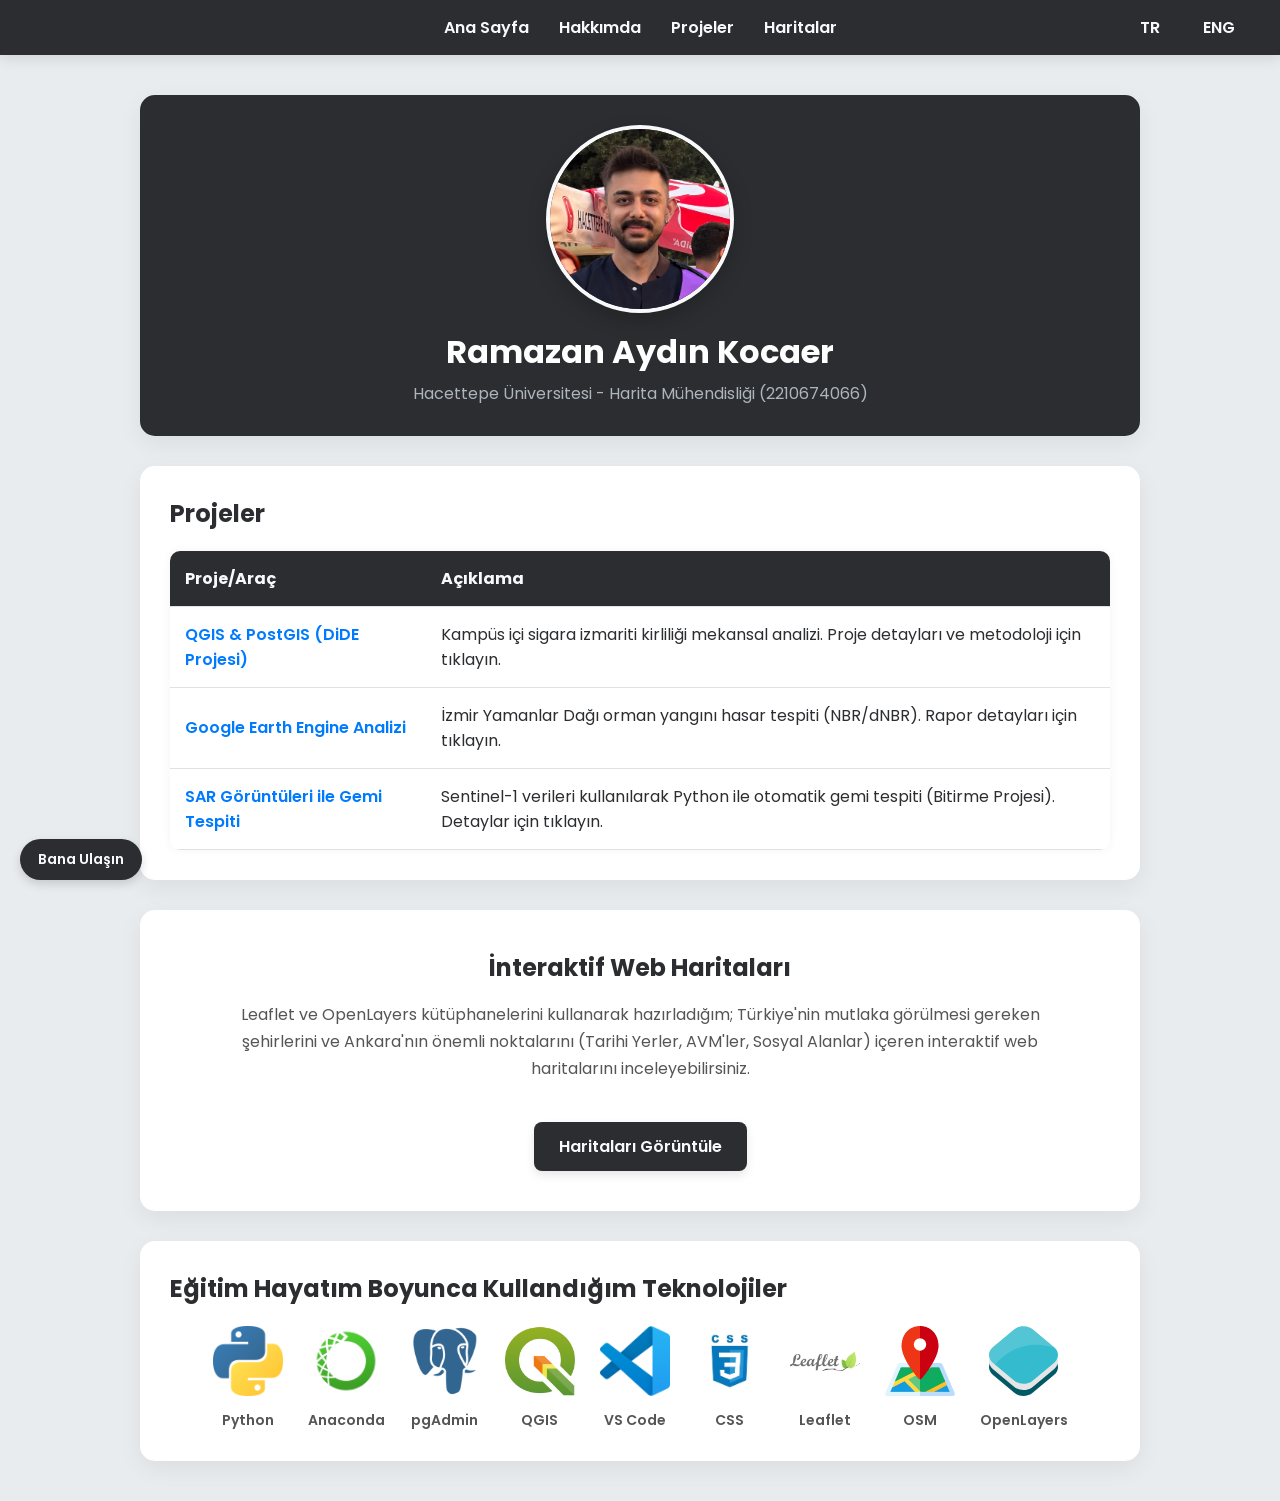
==== commit 915dcbd8: "Kümeleme eklendi ve dil seçeneği hatası giderildi" ====
--- a/index.html
+++ b/index.html
@@ -5,52 +5,23 @@
     <title>Ana Sayfa - Ramazan Aydın Kocaer</title>
     <link rel="stylesheet" href="style.css">
     <style>
-        .tech-container {
-            display: flex;
-            flex-wrap: wrap;
-            gap: 25px;
-            justify-content: center;
-            align-items: center;
-            margin-top: 20px;
-        }
-        .tech-item {
-            text-align: center;
-            font-size: 14px;
+
+        .btn-primary {
+            display: inline-block;
+            background-color: #2b2d30;
+            color: #f8f9fa;
+            padding: 12px 25px;
+            border-radius: 8px;
+            text-decoration: none;
             font-weight: 600;
-            color: #555;
-            transition: transform 0.3s;
-        }
-        .tech-item:hover {
-            transform: scale(1.1);
-        }
-        .tech-item img {
-            width: 70px;
-            height: 70px;
-            object-fit: contain;
-            margin-bottom: 8px;
-        }
-        .clickable-row {
-            cursor: pointer;
-            transition: background-color 0.2s ease-in-out;
-        }
-        .clickable-row:hover {
-            background-color: #e9ecef;
-        }
-        .clickable-row td:first-child {
-            color: #007bff;
-            font-weight: 600;
-            transition: color 0.2s;
-        }
-        .clickable-row:hover td:first-child {
-            color: #0056b3;
-        }
-        .lang a {
-            cursor: pointer;
-        }
-        /* Dilde yumuşak geçiş için eklendi */
-        .lang-transition {
-            transition: opacity 0.3s ease-in-out;
-            opacity: 1;
+            transition: background-color 0.3s, transform 0.2s;
+            margin-top: 15px;
+            box-shadow: 0 4px 10px rgba(0,0,0,0.1);
+        }
+        .btn-primary:hover {
+            background-color: #495057;
+            transform: translateY(-2px);
+            color: #ffffff;
         }
     </style>
 </head>
@@ -66,6 +37,7 @@
     </nav>
     
     <div class="container fade-in">
+
         <header class="card header-card">
             <img src="img/pp.jpeg" alt="Ramazan Aydın Kocaer" class="profile-img">
             <div>
@@ -74,6 +46,7 @@
             </div>
         </header>
 
+
         <section class="card">
             <h2 class="lang-transition" data-i18n="sec-proj-title">Projeler</h2>
             <table>
@@ -89,7 +62,20 @@
                     <td class="lang-transition" data-i18n="proj2-title">Google Earth Engine Analizi</td>
                     <td class="lang-transition" data-i18n="proj2-desc">İzmir Yamanlar Dağı orman yangını hasar tespiti (NBR/dNBR). Rapor detayları için tıklayın.</td>
                 </tr>
+                <tr class="clickable-row" onclick="window.location.href='projects.html#sar';">
+                    <td class="lang-transition" data-i18n="proj3-title">SAR Görüntüleri ile Gemi Tespiti</td>
+                    <td class="lang-transition" data-i18n="proj3-desc">Sentinel-1 verileri kullanılarak Python ile otomatik gemi tespiti (Bitirme Projesi). Detaylar için tıklayın.</td>
+                </tr>
             </table>
+        </section>
+
+
+        <section class="card" style="text-align: center; padding: 40px 30px;">
+            <h2 class="lang-transition" data-i18n="sec-maps-title" style="margin-bottom: 15px;">İnteraktif Web Haritaları</h2>
+            <p class="lang-transition" data-i18n="sec-maps-desc" style="color: #555; line-height: 1.7; margin-bottom: 25px; max-width: 800px; margin-left: auto; margin-right: auto;">
+                Leaflet ve OpenLayers kütüphanelerini kullanarak hazırladığım; Türkiye'nin mutlaka görülmesi gereken şehirlerini ve Ankara'nın önemli noktalarını (Tarihi Yerler, AVM'ler, Sosyal Alanlar) içeren interaktif web haritalarını inceleyebilirsiniz.
+            </p>
+            <a href="maps.html" class="btn-primary lang-transition" data-i18n="btn-go-maps">Haritaları Görüntüle</a>
         </section>
 
         <section class="card">
@@ -108,32 +94,100 @@
         </section>
     </div>
 
-    <!-- Yüzen İletişim Butonu ve Popup -->
+
     <button id="contactBtn" class="floating-btn lang-transition" data-i18n="btn-contact">Bana Ulaşın</button>
     <div id="contactPopup" class="contact-popup-container">
         <div class="contact-popup-header">
             <h3 class="lang-transition" data-i18n="pop-title">Bana Ulaşın</h3>
             <button id="closeContactBtn">&times;</button>
         </div>
-        <form action="https://formspree.io/f/BURAYA_LINKINI_YAPISTIR" method="POST">
+        
+
+        <form id="contactForm" action="https://formspree.io/f/xkjobydz" method="POST">
             <input type="text" id="formName" name="name" class="lang-transition" placeholder="Adınız" required>
             <input type="email" id="formEmail" name="email" class="lang-transition" placeholder="E-posta Adresiniz" required>
             <textarea id="formMessage" name="message" class="lang-transition" rows="4" placeholder="Mesajınız" required></textarea>
             <button type="submit" class="lang-transition" data-i18n="pop-send">Gönder</button>
         </form>
+
+        <div id="statusMessage" style="display: none; text-align: center; padding: 20px 0; font-weight: 600; font-size: 14px;"></div>
     </div>
 
     <script>
-        // İletişim Formu Aç/Kapat Mantığı
-        document.getElementById('contactBtn').onclick = function() {
+
+
+        document.getElementById('contactBtn').onclick = () => {
             var popup = document.getElementById('contactPopup');
             popup.style.display = (popup.style.display === 'flex') ? 'none' : 'flex';
         }
-        document.getElementById('closeContactBtn').onclick = function() {
+
+
+        document.getElementById('closeContactBtn').onclick = () => {
             document.getElementById('contactPopup').style.display = 'none';
-        }
-
-        // Dil Çeviri Sözlüğü
+         
+            var form = document.getElementById('contactForm');
+            var statusMsg = document.getElementById('statusMessage');
+            if(form) {
+                form.style.display = 'block';
+                form.reset();
+            }
+            if(statusMsg) statusMsg.style.display = 'none';
+        }
+
+
+        var contactForm = document.getElementById('contactForm');
+        var statusMessage = document.getElementById('statusMessage');
+
+        if (contactForm) {
+            contactForm.addEventListener('submit', function(e) {
+                e.preventDefault(); 
+                
+                var data = new FormData(contactForm);
+                fetch(contactForm.action, {
+                    method: contactForm.method,
+                    body: data,
+                    headers: { 'Accept': 'application/json' }
+                }).then(response => {
+                    if (response.ok) {
+                    
+                        contactForm.style.display = 'none';
+                        statusMessage.style.display = 'block';
+                        statusMessage.style.color = '#28a745'; 
+                        statusMessage.innerText = (typeof currentLang !== 'undefined' && currentLang === 'en') ? "Message sent successfully!" : "Mesajınız başarıyla gönderildi!";
+                        contactForm.reset(); 
+                        
+            
+                        setTimeout(() => {
+                            document.getElementById('contactPopup').style.display = 'none';
+                            contactForm.style.display = 'block';
+                            statusMessage.style.display = 'none';
+                        }, 3000);
+
+                    } else {
+            
+                        contactForm.style.display = 'none';
+                        statusMessage.style.display = 'block';
+                        statusMessage.style.color = '#dc3545'; 
+                        statusMessage.innerText = (typeof currentLang !== 'undefined' && currentLang === 'en') ? "An error occurred, please try again." : "Bir hata oluştu, lütfen tekrar deneyin.";
+                        
+                        setTimeout(() => {
+                            contactForm.style.display = 'block';
+                            statusMessage.style.display = 'none';
+                        }, 3000);
+                    }
+                }).catch(error => {
+                    contactForm.style.display = 'none';
+                    statusMessage.style.display = 'block';
+                    statusMessage.style.color = '#dc3545';
+                    statusMessage.innerText = (typeof currentLang !== 'undefined' && currentLang === 'en') ? "A connection error occurred." : "Bir bağlantı hatası oluştu.";
+                    
+                    setTimeout(() => {
+                        contactForm.style.display = 'block';
+                        statusMessage.style.display = 'none';
+                    }, 3000);
+                });
+            });
+        }
         const translations = {
             "tr": {
                 "nav-home": "Ana Sayfa",
@@ -141,6 +195,7 @@
                 "nav-projects": "Projeler",
                 "nav-maps": "Haritalar",
                 "header-desc": "Hacettepe Üniversitesi - Harita Mühendisliği (2210674066)",
+                
                 "sec-proj-title": "Projeler",
                 "th-proj": "Proje/Araç",
                 "th-desc": "Açıklama",
@@ -148,6 +203,13 @@
                 "proj1-desc": "Kampüs içi sigara izmariti kirliliği mekansal analizi. Proje detayları ve metodoloji için tıklayın.",
                 "proj2-title": "Google Earth Engine Analizi",
                 "proj2-desc": "İzmir Yamanlar Dağı orman yangını hasar tespiti (NBR/dNBR). Rapor detayları için tıklayın.",
+                "proj3-title": "SAR Görüntüleri ile Gemi Tespiti",
+                "proj3-desc": "Sentinel-1 verileri kullanılarak Python ile otomatik gemi tespiti (Bitirme Projesi). Detaylar için tıklayın.",
+                
+                "sec-maps-title": "İnteraktif Web Haritaları",
+                "sec-maps-desc": "Leaflet ve OpenLayers kütüphanelerini kullanarak hazırladığım; Türkiye'nin mutlaka görülmesi gereken şehirlerini ve Ankara'nın önemli noktalarını (Tarihi Yerler, AVM'ler, Sosyal Alanlar) içeren interaktif web haritalarını inceleyebilirsiniz.",
+                "btn-go-maps": "Haritaları Görüntüle",
+
                 "sec-tech-title": "Eğitim Hayatım Boyunca Kullandığım Teknolojiler",
                 "btn-contact": "Bana Ulaşın",
                 "pop-title": "Bana Ulaşın",
@@ -162,6 +224,7 @@
                 "nav-projects": "Projects",
                 "nav-maps": "Maps",
                 "header-desc": "Hacettepe University - Geomatics Engineering (2210674066)",
+                
                 "sec-proj-title": "Projects",
                 "th-proj": "Project/Tool",
                 "th-desc": "Description",
@@ -169,6 +232,13 @@
                 "proj1-desc": "Spatial analysis of cigarette butt pollution on campus. Click for project details and methodology.",
                 "proj2-title": "Google Earth Engine Analysis",
                 "proj2-desc": "Izmir Yamanlar Mountain forest fire damage assessment (NBR/dNBR). Click for report details.",
+                "proj3-title": "Ship Detection with SAR Imagery",
+                "proj3-desc": "Automated ship detection with Python using Sentinel-1 data (Graduation Project). Click for details.",
+                
+                "sec-maps-title": "Interactive Web Maps",
+                "sec-maps-desc": "You can explore the interactive web maps I prepared using Leaflet and OpenLayers libraries, featuring Turkey's must-see cities and important spots in Ankara (Historical Places, Shopping Malls, Social Areas).",
+                "btn-go-maps": "View Maps",
+
                 "sec-tech-title": "Technologies I Have Used Throughout My Education",
                 "btn-contact": "Contact Me",
                 "pop-title": "Contact Me",
@@ -179,36 +249,49 @@
             }
         };
 
-        // Animasyonlu Dili Değiştiren Fonksiyon
+
+    
+        let currentLang = localStorage.getItem('selectedLang') || 'tr';
+
+       
         function changeLanguage(lang) {
+            currentLang = lang;
+            localStorage.setItem('selectedLang', lang); 
+
             const elements = document.querySelectorAll('.lang-transition');
             
-            // Tüm yazıları transparan yap
             elements.forEach(function(el) {
                 el.style.opacity = 0;
             });
 
-            // Animasyon süresi (300ms) kadar bekleyip yazıları değiştir ve geri göster
             setTimeout(function() {
-                // Metinleri Değiştir
                 document.querySelectorAll('[data-i18n]').forEach(function(element) {
                     const key = element.getAttribute('data-i18n');
-                    if (translations[lang][key]) {
+                    if (translations[lang] && translations[lang][key]) {
                         element.innerText = translations[lang][key];
                     }
                 });
                 
-                // Form Alanlarını (Placeholder) Değiştir
-                document.getElementById('formName').placeholder = translations[lang]['ph-name'];
-                document.getElementById('formEmail').placeholder = translations[lang]['ph-email'];
-                document.getElementById('formMessage').placeholder = translations[lang]['ph-message'];
-
-                // Yeni yazılarla birlikte opaklığı tekrar 1 yap (Geri getir)
+                
+                var formName = document.getElementById('formName');
+                var formEmail = document.getElementById('formEmail');
+                var formMessage = document.getElementById('formMessage');
+                
+                if(formName && translations[lang] && translations[lang]['ph-name']) formName.placeholder = translations[lang]['ph-name'];
+                if(formEmail && translations[lang] && translations[lang]['ph-email']) formEmail.placeholder = translations[lang]['ph-email'];
+                if(formMessage && translations[lang] && translations[lang]['ph-message']) formMessage.placeholder = translations[lang]['ph-message'];
+
                 elements.forEach(function(el) {
                     el.style.opacity = 1;
                 });
             }, 300);
         }
+
+        
+        document.addEventListener('DOMContentLoaded', function() {
+            changeLanguage(currentLang);
+        });
+        
     </script>
 </body>
 </html>
--- a/style.css
+++ b/style.css
@@ -1,6 +1,6 @@
 @import url('https://fonts.googleapis.com/css2?family=Poppins:wght@300;400;600&display=swap');
 
-/* ================= GENEL AYARLAR ================= */
+
 body {
     font-family: 'Poppins', sans-serif;
     margin: 0;
@@ -14,7 +14,7 @@
     margin-top: 0; 
 }
 
-/* ================= NAVİGASYON (MENÜ) ================= */
+
 nav {
     background-color: #2b2d30;
     padding: 15px 30px;
@@ -44,7 +44,7 @@
     cursor: pointer; 
 }
 
-/* ================= KARTLAR VE DÜZEN ================= */
+
 .container {
     max-width: 1000px;
     margin: 40px auto;
@@ -52,7 +52,7 @@
     transition: transform 0.4s cubic-bezier(0.25, 0.8, 0.25, 1);
 }
 body.panel-open .container {
-    transform: translateX(-325px); /* Yan panel açıldığında haritaları sola kaydırır */
+    transform: translateX(-325px); 
 }
 
 .card {
@@ -80,7 +80,7 @@
     margin: 0; 
 }
 
-/* ================= PROFİL (HAKKIMDA) ================= */
+
 .profile-wrapper { 
     display: flex; 
     align-items: center; 
@@ -95,7 +95,7 @@
     border: 4px solid #f8f9fa;
 }
 
-/* ================= EĞİTİM HAYATIM ================= */
+
 .education-list {
     list-style-type: none;
     padding: 0;
@@ -131,7 +131,6 @@
     font-size: 15px; 
 }
 
-/* ================= TABLO VE LİNKLER ================= */
 table {
     width: 100%;
     border-collapse: separate;
@@ -169,7 +168,7 @@
     color: #0056b3; 
 }
 
-/* ================= TEKNOLOJİLER ================= */
+
 .tech-container {
     display: flex;
     flex-wrap: wrap;
@@ -195,7 +194,7 @@
     margin-bottom: 8px; 
 }
 
-/* ================= PROJE DETAYLARI ================= */
+
 .project-detail { 
     margin-top: 15px; 
     border-top: 1px solid #dee2e6; 
@@ -212,7 +211,7 @@
     margin-bottom: 8px; 
 }
 
-/* ================= HARİTALAR VE BUTONLAR ================= */
+
 .location-buttons { 
     display: flex; 
     flex-wrap: wrap; 
@@ -247,7 +246,7 @@
     height: 480px; 
 }
 
-/* ================= EKRANIN SAĞINDAN ÇIKAN PANEL ================= */
+
 .side-panel { 
     position: fixed; 
     top: 10vh; 
@@ -271,24 +270,24 @@
     box-sizing: border-box; 
 }
 
-/* ---> FOTOĞRAF KESİM (CROP) VE ODAK AYARLARI <--- */
+
 .side-panel img { 
     width: 100%; 
     height: 380px; 
-    object-fit: cover; /* Fotoğrafı kutuya tam sığdırır ve fazlalıkları keser (eski şık görünüm) */
-    object-position: center; /* Varsayılan olarak tam ortadan keser */
+    object-fit: cover; 
+    object-position: center;
     border-radius: 12px; 
     margin-bottom: 25px; 
     box-shadow: 0 5px 15px rgba(0,0,0,0.1); 
 }
 
-/* Antalya fotoğrafı kesilirken alt tarafa (kumsala/şehre) odaklanması için */
+
 .side-panel img[src*="antalya"] {
     object-position: center bottom;
 }
 
-/* Mersin (Kız Kalesi) fotoğrafı kesilirken ufuk çizgisine doğru odaklanması için */
-/* %40 değeri kalesini tam merkeze yakın bir yere alacaktır, gerekirse bu sayıyı artırıp azaltabilirsin */
+
+
 .side-panel img[src*="mersin"] {
     object-position: center 40%;
 }
@@ -322,7 +321,7 @@
     color: #e74c3c; 
 }
 
-/* ================= YÜZEN BANA ULAŞIN BUTONU VE POPUP (SOL ALT KÖŞE) ================= */
+
 .floating-btn {
     position: fixed; 
     bottom: 20px; 
@@ -412,7 +411,7 @@
     background-color: #495057; 
 }
 
-/* ================= ANİMASYONLAR ================= */
+
 .fade-in { 
     animation: fadeIn 1s ease-in-out; 
 }
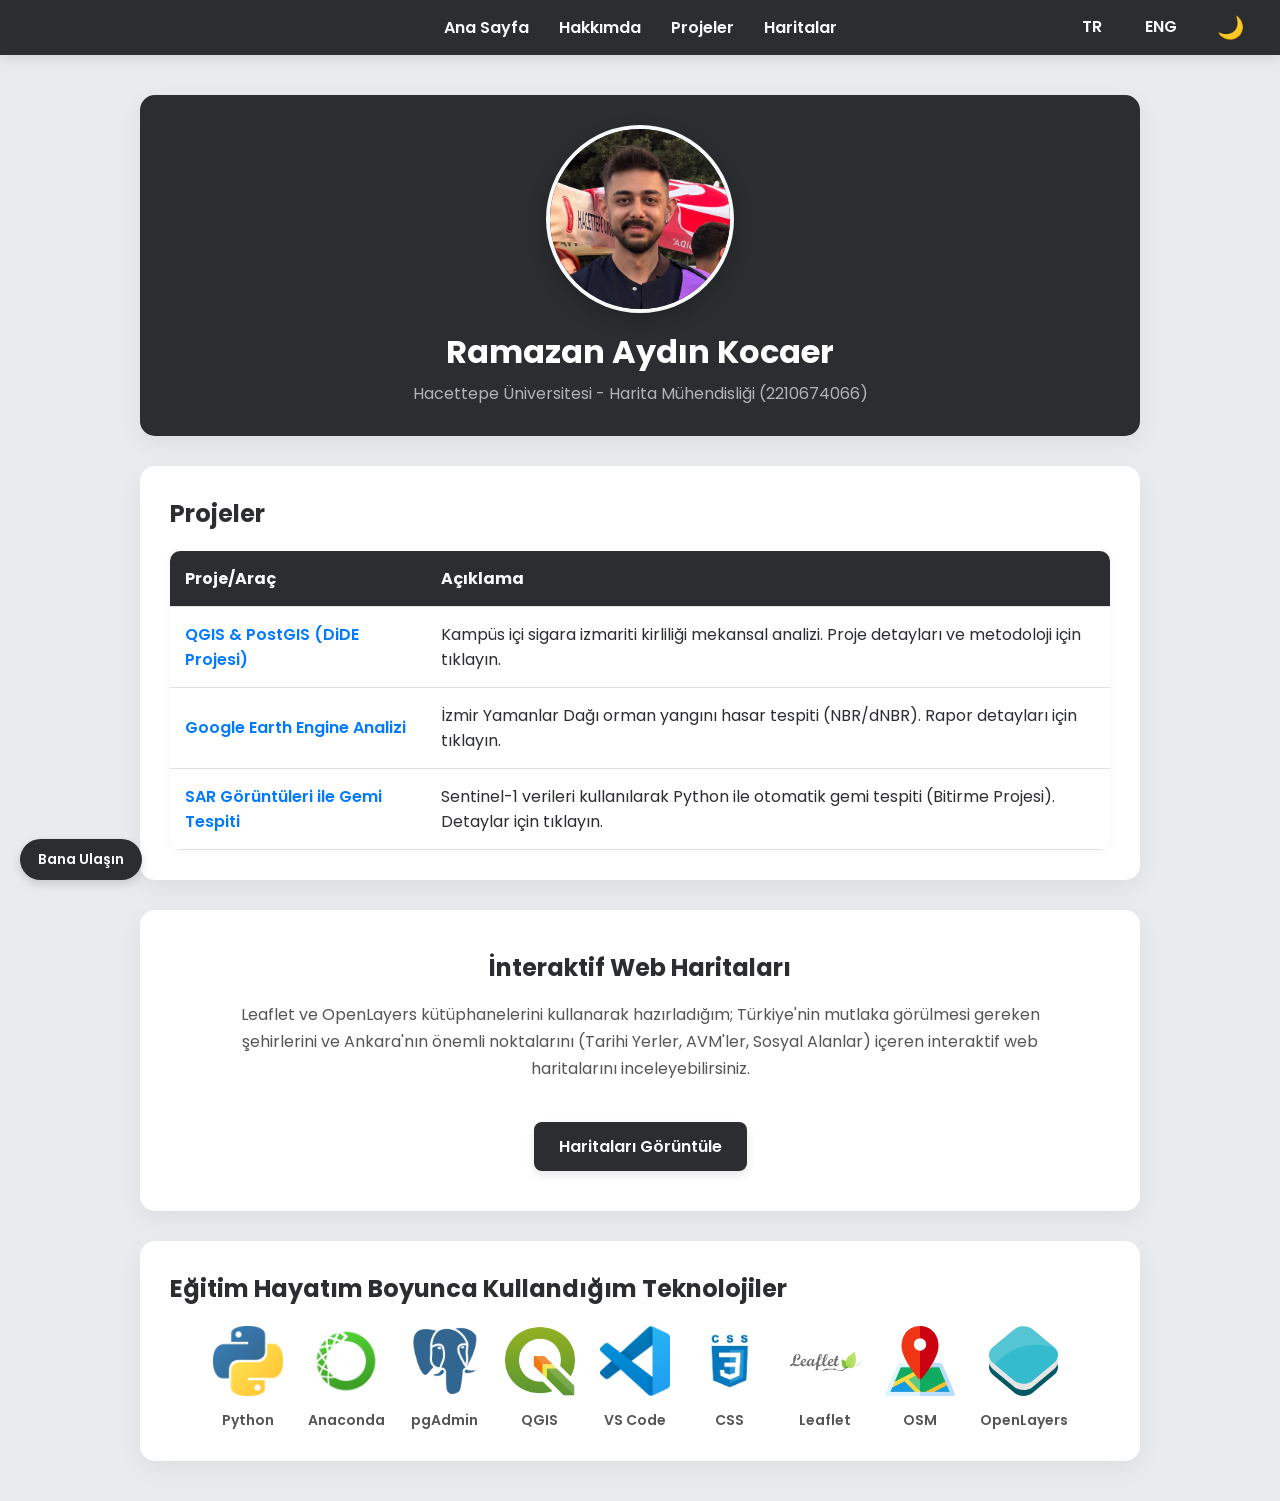
==== commit f2f6b0d1: "Dark Mode eklendi" ====
--- a/index.html
+++ b/index.html
@@ -29,6 +29,8 @@
     <nav>
         <div class="lang">
             <a onclick="changeLanguage('tr')">TR</a> | <a onclick="changeLanguage('en')">ENG</a>
+      
+            <button id="themeToggleBtn" onclick="toggleTheme()">🌙</button>
         </div>
         <a href="index.html" class="lang-transition" data-i18n="nav-home">Ana Sayfa</a>
         <a href="me.html" class="lang-transition" data-i18n="nav-about">Hakkımda</a>
@@ -288,10 +290,31 @@
         }
 
         
+
+        let isDarkMode = localStorage.getItem('darkMode') === 'true';
+
+        function applyTheme() {
+            var themeBtn = document.getElementById('themeToggleBtn');
+            if (isDarkMode) {
+                document.body.classList.add('dark-mode');
+                if(themeBtn) themeBtn.innerText = '☀️'; 
+            } else {
+                document.body.classList.remove('dark-mode');
+                if(themeBtn) themeBtn.innerText = '🌙'; 
+            }
+        }
+
+        function toggleTheme() {
+            isDarkMode = !isDarkMode;
+            localStorage.setItem('darkMode', isDarkMode); 
+            applyTheme();
+        }
+
+
         document.addEventListener('DOMContentLoaded', function() {
-            changeLanguage(currentLang);
+            changeLanguage(window.currentLang); // Dili ayarlar
+            applyTheme(); // Temayı ayarlar
         });
-        
     </script>
 </body>
 </html>
--- a/style.css
+++ b/style.css
@@ -422,4 +422,111 @@
 .lang-transition { 
     transition: opacity 0.3s ease-in-out; 
     opacity: 1; 
+}
+/* ==========================================
+   DARK MODE AYARLARI
+   ========================================== */
+body.dark-mode {
+    background-color: #121212 !important;
+    color: #e0e0e0 !important;
+}
+
+/* Tüm metin ve başlıkları açık gri yap */
+body.dark-mode h1, 
+body.dark-mode h2, 
+body.dark-mode h3, 
+body.dark-mode p, 
+body.dark-mode span,
+body.dark-mode div,
+body.dark-mode td,
+body.dark-mode th,
+body.dark-mode button {
+    color: #e0e0e0 !important;
+}
+
+body.dark-mode .card,
+body.dark-mode .header-card,
+body.dark-mode .contact-popup-container,
+body.dark-mode .side-panel-content {
+    background-color: #1e1e1e !important;
+    box-shadow: 0 4px 15px rgba(0, 0, 0, 0.6) !important;
+}
+
+body.dark-mode nav {
+    background-color: #1f1f1f !important;
+    border-bottom: 1px solid #333 !important;
+}
+
+body.dark-mode nav a, 
+body.dark-mode .lang a {
+    color: #e0e0e0 !important;
+}
+
+body.dark-mode table th {
+    background-color: #333 !important;
+}
+
+body.dark-mode table td {
+    border-bottom: 1px solid #444 !important;
+}
+
+body.dark-mode .clickable-row:hover {
+    background-color: #2c2c2c !important;
+}
+
+body.dark-mode .tech-item {
+    background-color: #2a2a2a !important;
+    border-color: #444 !important;
+}
+
+body.dark-mode input, 
+body.dark-mode textarea {
+    background-color: #2c2c2c !important;
+    color: #fff !important;
+    border: 1px solid #555 !important;
+}
+
+body.dark-mode .category-title {
+    color: #4da3ff !important;
+    border-bottom: 1px solid #444 !important;
+}
+
+/* Tema Değiştirme Butonu Tasarımı */
+#themeToggleBtn {
+    background: none;
+    border: none;
+    font-size: 22px;
+    cursor: pointer;
+    margin-left: 15px;
+    transition: transform 0.3s;
+    vertical-align: middle;
+}
+
+#themeToggleBtn:hover {
+    transform: scale(1.2);
+}
+
+
+body.dark-mode .education-list li {
+    background-color: #2a2a2a !important;
+    border: 1px solid #444 !important;
+    box-shadow: 0 4px 10px rgba(0, 0, 0, 0.5) !important;
+}
+
+
+body.dark-mode .education-list li .edu-date,
+body.dark-mode .education-list li .edu-title,
+body.dark-mode .education-list li .edu-desc {
+    color: #e0e0e0 !important;
+}
+
+body.dark-mode .location-buttons button {
+    background-color: #2a2a2a !important;
+    color: #e0e0e0 !important;
+    border: 1px solid #444 !important;
+}
+
+body.dark-mode .location-buttons button:hover {
+    background-color: #4da3ff !important;
+    color: #121212 !important;
 }
